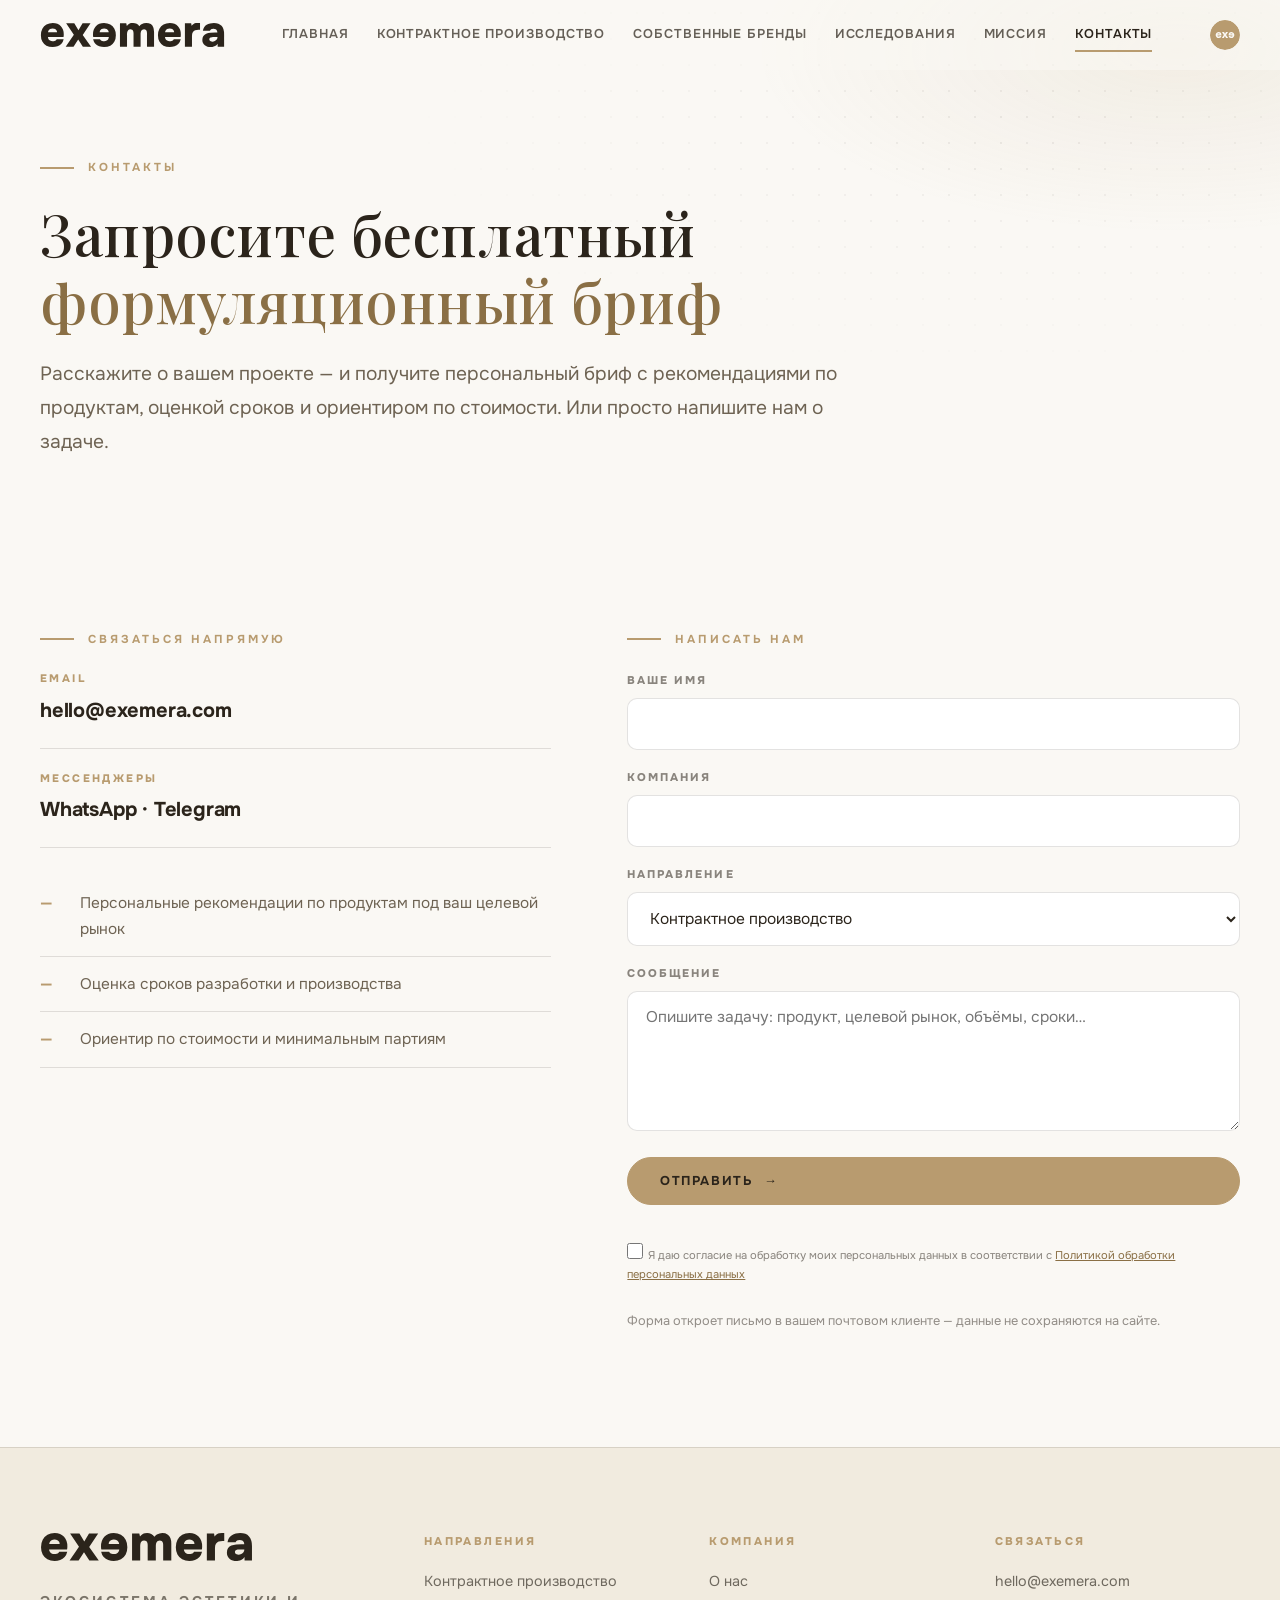
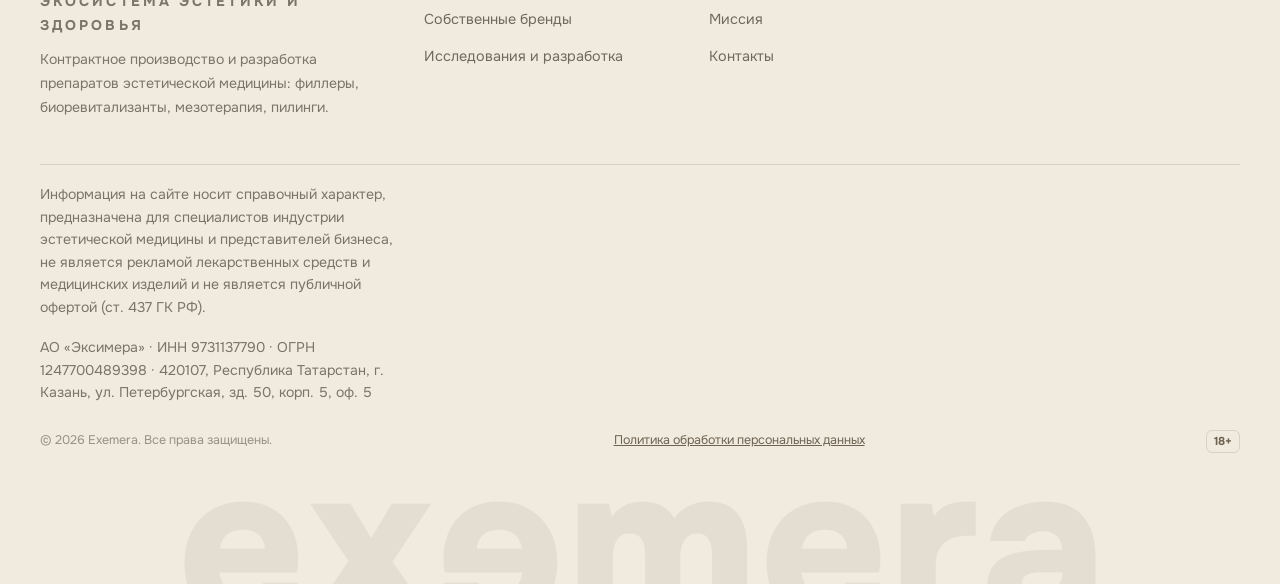
==== contacts.html @ e08fba70 "Версия в адресах CSS и JS: лечим смесь нового HTML со старым стилем GitHub Pages отдаёт всё с cache-" ====
<!DOCTYPE html>
<html lang="ru">
<head>
  <meta charset="UTF-8">
  <meta name="viewport" content="width=device-width, initial-scale=1.0">
  <title>Контакты — Exemera</title>
  <meta name="description" content="Свяжитесь с Exemera: контрактное производство, собственные бренды, исследования и разработка препаратов эстетической медицины.">
  <link rel="icon" href="assets/img/exemera-mark.svg" type="image/svg+xml">
  <meta http-equiv="Content-Security-Policy" content="default-src 'self'; script-src 'self'; style-src 'self' 'unsafe-inline'; img-src 'self' data:; font-src 'self'; media-src 'self'; connect-src 'self'; object-src 'none'; base-uri 'self'; form-action 'self' mailto:">
  <meta name="referrer" content="strict-origin-when-cross-origin">
  <link rel="canonical" href="https://exemera.com/contacts.html">
  <meta property="og:type" content="website">
  <meta property="og:site_name" content="Exemera">
  <meta property="og:locale" content="ru_RU">
  <meta property="og:title" content="Контакты — Exemera">
  <meta property="og:description" content="Запросите бесплатный формуляционный бриф: рекомендации по продуктам, сроки и ориентир по стоимости для вашего проекта.">
  <meta property="og:url" content="https://exemera.com/contacts.html">
  <meta property="og:image" content="https://exemera.com/assets/img/og-image.jpg">
  <meta property="og:image:width" content="1200">
  <meta property="og:image:height" content="630">
  <meta name="twitter:card" content="summary_large_image">
  <meta name="twitter:title" content="Контакты — Exemera">
  <meta name="twitter:description" content="Запросите бесплатный формуляционный бриф: рекомендации по продуктам, сроки и ориентир по стоимости для вашего проекта.">
  <meta name="twitter:image" content="https://exemera.com/assets/img/og-image.jpg">
  <link rel="preload" href="assets/fonts/onest-var-cyrillic.woff2" as="font" type="font/woff2" crossorigin>
  <link rel="preload" href="assets/fonts/onest-var-latin.woff2" as="font" type="font/woff2" crossorigin>
  <link rel="stylesheet" href="assets/fonts/fonts.css?v=e352fc31">
  <link rel="stylesheet" href="css/style.css?v=9179c3c0">
</head>
<body>

<header class="header">
  <div class="wrap header__in">
    <a class="logo" href="index.html"><img src="assets/img/exemera-logo.svg" alt="Exemera"></a>
    <nav class="nav">
      <a href="index.html">Главная</a>
      <a href="production.html">Контрактное производство</a>
      <a href="products.html">Собственные бренды</a>
      <a href="research.html">Исследования</a>
      <a href="mission.html">Миссия</a>
      <a href="contacts.html">Контакты</a>
    </nav>
    <a class="eco-link" href="index.html#eco" aria-label="Экосистема Exemera" title="Экосистема Exemera"><img src="assets/img/exemera-mark.svg" alt=""></a>
    <button class="burger" aria-label="Меню"><span></span><span></span><span></span></button>
  </div>
</header>

<section class="hero hero--page">
  <div class="wrap hero__in">
    <span class="eyebrow">Контакты</span>
    <h1>Запросите бесплатный <em>формуляционный бриф</em></h1>
    <p class="lead">Расскажите о вашем проекте — и получите персональный бриф с рекомендациями по продуктам, оценкой сроков и ориентиром по стоимости. Или просто напишите нам о задаче.</p>
  </div>
</section>

<section class="section">
  <div class="wrap contact-grid">
    <div class="reveal">
      <span class="eyebrow">Связаться напрямую</span>
      <!-- ЗАМЕНИТЬ: рабочие контакты компании -->
      <div class="contact-item">
        <span class="lbl">Email</span>
        <a href="mailto:hello@exemera.com">hello@exemera.com</a>
      </div>
      <!-- ЗАМЕНИТЬ: вернуть блок с актуальным номером телефона
      <div class="contact-item">
        <span class="lbl">Телефон</span>
        <a href="tel:+7...">+7 (...) ...</a>
      </div>
      -->
      <div class="contact-item">
        <span class="lbl">Мессенджеры</span>
        <span class="val">WhatsApp · Telegram</span>
      </div>
      <!-- ЗАМЕНИТЬ: вернуть блок, когда появится адрес офиса и производства
      <div class="contact-item">
        <span class="lbl">Офис и производство</span>
        <span class="val">Адрес будет указан здесь</span>
      </div>
      -->
      <ul class="detail-list" style="margin-top: 28px;">
        <li>Персональные рекомендации по продуктам под ваш целевой рынок</li>
        <li>Оценка сроков разработки и производства</li>
        <li>Ориентир по стоимости и минимальным партиям</li>
      </ul>
    </div>

    <div class="reveal" data-delay="1">
      <span class="eyebrow">Написать нам</span>
      <form class="form" id="contact-form" style="margin-top: 22px;">
        <div>
          <label for="f-name">Ваше имя</label>
          <input id="f-name" name="name" type="text" required autocomplete="name" maxlength="100">
        </div>
        <div>
          <label for="f-company">Компания</label>
          <input id="f-company" name="company" type="text" autocomplete="organization" maxlength="150">
        </div>
        <div>
          <label for="f-topic">Направление</label>
          <select id="f-topic" name="topic">
            <option>Контрактное производство</option>
            <option>Собственные бренды / дистрибуция</option>
            <option>Исследования и разработка</option>
            <option>Другое</option>
          </select>
        </div>
        <div>
          <label for="f-message">Сообщение</label>
          <textarea id="f-message" name="message" required maxlength="5000" placeholder="Опишите задачу: продукт, целевой рынок, объёмы, сроки…"></textarea>
        </div>
        <button class="btn btn--solid" type="submit">Отправить <span class="arr">→</span></button>
        <label class="consent">
          <input type="checkbox" name="consent" required>
          <span>Я даю согласие на обработку моих персональных данных в соответствии с <a href="privacy.html">Политикой обработки персональных данных</a></span>
        </label>
        <p class="form__note">Форма откроет письмо в вашем почтовом клиенте — данные не сохраняются на сайте.</p>
      </form>
    </div>
  </div>
</section>

<footer class="footer">
  <div class="wrap">
    <div class="footer__grid">
      <div>
        <a class="logo" href="index.html"><img src="assets/img/exemera-logo.svg" alt="Exemera"></a>
        <p class="footer__slogan">Экосистема эстетики и здоровья</p>
        <p>Контрактное производство и разработка препаратов эстетической медицины: филлеры, биоревитализанты, мезотерапия, пилинги.</p>
      </div>
      <div>
        <h4>Направления</h4>
        <ul>
          <li><a href="production.html">Контрактное производство</a></li>
          <li><a href="products.html">Собственные бренды</a></li>
          <li><a href="research.html">Исследования и разработка</a></li>
        </ul>
      </div>
      <div>
        <h4>Компания</h4>
        <ul>
          <li><a href="index.html">О нас</a></li>
          <li><a href="mission.html">Миссия</a></li>
          <li><a href="contacts.html">Контакты</a></li>
        </ul>
      </div>
      <div>
        <h4>Связаться</h4>
        <ul>
          <!-- ЗАМЕНИТЬ: рабочие контакты -->
          <li><a href="mailto:hello@exemera.com">hello@exemera.com</a></li>
        </ul>
      </div>
    </div>
    <p class="footer__legal">Информация на сайте носит справочный характер, предназначена для специалистов индустрии эстетической медицины и представителей бизнеса, не является рекламой лекарственных средств и медицинских изделий и не является публичной офертой (ст. 437 ГК РФ).</p>
    <p class="footer__legal">АО «Эксимера» · ИНН 9731137790 · ОГРН 1247700489398 · 420107, Республика Татарстан, г. Казань, ул. Петербургская, зд. 50, корп. 5, оф. 5</p>
    <div class="footer__bottom">
      <span>© <span data-year>2026</span> Exemera. Все права защищены.</span>
      <a href="privacy.html">Политика обработки персональных данных</a>
      <span class="age-badge">18+</span>
    </div>
    <div class="footer__watermark" aria-hidden="true"><img src="assets/img/exemera-logo.svg" alt="" loading="lazy"></div>
  </div>
</footer>

<script src="js/main.js?v=a50e9c19"></script>
</body>
</html>
---- assets/fonts/fonts.css ----
/* Playfair Display (заголовки) + Onest (текст) — самохостинг, без внешних запросов */
@font-face {
  font-family: 'Playfair Display';
  font-style: normal;
  font-weight: 400 900;
  font-display: swap;
  src: url('playfair-var-cyrillic.woff2') format('woff2');
  unicode-range: U+0301, U+0400-045F, U+0490-0491, U+04B0-04B1, U+2116;
}
@font-face {
  font-family: 'Playfair Display';
  font-style: normal;
  font-weight: 400 900;
  font-display: swap;
  src: url('playfair-var-latin.woff2') format('woff2');
  unicode-range: U+0000-00FF, U+0131, U+0152-0153, U+02BB-02BC, U+02C6, U+02DA, U+02DC, U+0304, U+0308, U+0329, U+2000-206F, U+20AC, U+2122, U+2191, U+2193, U+2212, U+2215, U+FEFF, U+FFFD;
}

@font-face {
  font-family: 'Unbounded';
  font-style: normal;
  font-weight: 100 900;
  font-display: swap;
  src: url('unbounded-var-cyrillic.woff2') format('woff2');
  unicode-range: U+0301, U+0400-045F, U+0490-0491, U+04B0-04B1, U+2116;
}
@font-face {
  font-family: 'Unbounded';
  font-style: normal;
  font-weight: 100 900;
  font-display: swap;
  src: url('unbounded-var-latin.woff2') format('woff2');
  unicode-range: U+0000-00FF, U+0131, U+0152-0153, U+02BB-02BC, U+02C6, U+02DA, U+02DC, U+0304, U+0308, U+0329, U+2000-206F, U+20AC, U+2122, U+2191, U+2193, U+2212, U+2215, U+FEFF, U+FFFD;
}
@font-face {
  font-family: 'Onest';
  font-style: normal;
  font-weight: 100 900;
  font-display: swap;
  src: url('onest-var-cyrillic.woff2') format('woff2');
  unicode-range: U+0301, U+0400-045F, U+0490-0491, U+04B0-04B1, U+2116;
}
@font-face {
  font-family: 'Onest';
  font-style: normal;
  font-weight: 100 900;
  font-display: swap;
  src: url('onest-var-latin.woff2') format('woff2');
  unicode-range: U+0000-00FF, U+0131, U+0152-0153, U+02BB-02BC, U+02C6, U+02DA, U+02DC, U+0304, U+0308, U+0329, U+2000-206F, U+20AC, U+2122, U+2191, U+2193, U+2212, U+2215, U+FEFF, U+FFFD;
}

/* JetBrains Mono — служебный моноширинный (брендбук v2.0) */
@font-face {
  font-family: 'JetBrains Mono';
  font-style: normal;
  font-weight: 400;
  font-display: swap;
  src: url('jetbrains-mono-cyrillic.woff2') format('woff2');
  unicode-range: U+0301, U+0400-045F, U+0490-0491, U+04B0-04B1, U+2116;
}
@font-face {
  font-family: 'JetBrains Mono';
  font-style: normal;
  font-weight: 400;
  font-display: swap;
  src: url('jetbrains-mono-latin.woff2') format('woff2');
  unicode-range: U+0000-00FF, U+0131, U+0152-0153, U+02BB-02BC, U+02C6, U+02DA, U+02DC, U+0304, U+0308, U+0329, U+2000-206F, U+20AC, U+2122, U+2191, U+2193, U+2212, U+2215, U+FEFF, U+FFFD;
}
---- css/style.css ----
/* ============================================================
   EXEMERA — дизайн-система сайта
   Тема «Gilded Ivory»: тёплые светлые фоны / тёплый графит /
   фирменный золотой акцент (#b89b6f — из айдентики exe). Шрифт: Onest (единая гарнитура, как в макетах Figma)
   ============================================================ */

:root {
  --ink: #2b241b;
  --ink-soft: #6e6353;
  --paper: #faf8f4;
  --paper-deep: #f1ebdf;
  --white: #ffffff;
  --accent: #b89b6f;
  --accent-deep: #8a6f45;
  --accent-faint: rgba(184, 155, 111, 0.12);
  --line: rgba(43, 36, 27, 0.13);
  --line-light: rgba(250, 248, 244, 0.18);

  --font-display: "Playfair Display", "Onest", Georgia, "Times New Roman", serif;
  --font-body: "Onest", -apple-system, "Segoe UI", "Helvetica Neue", Arial, sans-serif;

  --w-content: 1200px;
  --w-narrow: 820px;
  --r: 10px;

  --t: 0.4s cubic-bezier(0.22, 0.61, 0.36, 1);
}

* { margin: 0; padding: 0; box-sizing: border-box; }

html { scroll-behavior: smooth; }

body {
  font-family: var(--font-body);
  font-size: 16px;
  line-height: 1.7;
  color: var(--ink);
  background: var(--paper);
  -webkit-font-smoothing: antialiased;
  overflow-x: clip; /* страховка от микропереливов на узких экранах */
}

img, video { max-width: 100%; display: block; }

a { color: inherit; text-decoration: none; }

::selection { background: var(--accent); color: var(--white); }

/* ---------- типографика ---------- */

h1, h2, .display {
  font-family: var(--font-display);
  font-weight: 500;
  line-height: 1.16;
  letter-spacing: 0.01em;
  text-wrap: balance;
}

h1 { font-size: clamp(2rem, 4.8vw, 3.6rem); }
h2 { font-size: clamp(1.5rem, 3vw, 2.3rem); }
h3 {
  font-family: var(--font-body);
  font-weight: 800;
  line-height: 1.25;
  letter-spacing: -0.01em;
  font-size: clamp(1.2rem, 1.9vw, 1.42rem);
}

h1 em, h2 em {
  font-style: normal;
  background: linear-gradient(100deg, var(--accent-deep), #c8ab7d 40%, var(--accent-deep) 80%);
  background-size: 200% 100%;
  -webkit-background-clip: text;
  background-clip: text;
  color: transparent;
  animation: shimmer 6s ease-in-out infinite;
}
@keyframes shimmer {
  0%, 100% { background-position: 0% 0; }
  50% { background-position: 100% 0; }
}

.eyebrow {
  display: inline-flex;
  align-items: center;
  gap: 14px;
  font-size: 0.72rem;
  font-weight: 700;
  letter-spacing: 0.26em;
  text-transform: uppercase;
  color: var(--accent);
}
.eyebrow::before {
  content: "";
  width: 34px;
  height: 2px;
  background: var(--accent);
}

.lead {
  font-size: clamp(1.02rem, 1.5vw, 1.2rem);
  line-height: 1.75;
  color: var(--ink-soft);
  max-width: 44em;
}

.muted { color: rgba(43, 36, 27, 0.6); }

/* ---------- каркас ---------- */

.wrap {
  width: min(var(--w-content), calc(100% - 48px));
  margin-inline: auto;
}
.wrap--narrow { width: min(var(--w-narrow), calc(100% - 48px)); }

.section { padding: clamp(68px, 9vw, 118px) 0; }
.section--tight { padding: clamp(44px, 6vw, 72px) 0; }
.section--dark {
  background: var(--ink);
  color: var(--paper);
}
.section--dark .muted { color: rgba(250, 248, 244, 0.6); }
.section--dark .lead { color: rgba(250, 248, 244, 0.8); }
.section--deep { background: var(--paper-deep); }
.section--white { background: var(--white); }

.section-head {
  max-width: 740px;
  margin-bottom: clamp(38px, 5.5vw, 64px);
}
.section-head .eyebrow { margin-bottom: 16px; }
.section-head p { margin-top: 16px; }

/* ---------- шапка ---------- */

.header {
  position: fixed;
  inset: 0 0 auto 0;
  z-index: 100;
  background: rgba(250, 248, 244, 0.6);
  transition: background var(--t), box-shadow var(--t);
}
.header.is-solid {
  background: rgba(250, 248, 244, 0.94);
  -webkit-backdrop-filter: blur(14px);
  backdrop-filter: blur(14px);
  box-shadow: 0 1px 0 var(--line);
}

.header__in {
  display: flex;
  align-items: center;
  justify-content: space-between;
  gap: 32px;
  padding: 18px 0;
}

.logo { display: inline-flex; align-items: center; position: relative; z-index: 120; }
.logo img { height: 26px; width: auto; }
.footer .logo img { height: 30px; }

.nav {
  display: flex;
  align-items: center;
  gap: clamp(16px, 2.2vw, 30px);
}
.nav a {
  font-size: 0.8rem;
  font-weight: 600;
  letter-spacing: 0.07em;
  text-transform: uppercase;
  color: rgba(43, 36, 27, 0.72);
  transition: color var(--t);
  padding: 6px 0;
  position: relative;
}
.nav a::after {
  content: "";
  position: absolute;
  left: 0; bottom: 0;
  width: 100%; height: 2px;
  background: var(--accent);
  transform: scaleX(0);
  transform-origin: left;
  transition: transform var(--t);
}
.nav a:hover, .nav a.is-active { color: var(--ink); }
.nav a:hover::after, .nav a.is-active::after { transform: scaleX(1); }

.burger {
  display: none;
  background: none;
  border: 0;
  cursor: pointer;
  width: 40px; height: 40px;
  position: relative;
  z-index: 120;
  color: var(--ink);
}
.burger span {
  position: absolute;
  left: 8px; right: 8px;
  height: 2px;
  background: currentColor;
  transition: transform var(--t), opacity var(--t);
}
.burger span:nth-child(1) { top: 13px; }
.burger span:nth-child(2) { top: 19px; }
.burger span:nth-child(3) { top: 25px; }
body.menu-open .burger { color: var(--paper); }
body.menu-open .burger span:nth-child(1) { transform: translateY(6px) rotate(45deg); }
body.menu-open .burger span:nth-child(2) { opacity: 0; }
body.menu-open .burger span:nth-child(3) { transform: translateY(-6px) rotate(-45deg); }

/* ---------- кнопки ---------- */

.btn {
  display: inline-flex;
  align-items: center;
  gap: 12px;
  padding: 15px 32px;
  font-family: var(--font-body);
  font-size: 0.8rem;
  font-weight: 700;
  letter-spacing: 0.12em;
  text-transform: uppercase;
  border: 1px solid var(--ink);
  border-radius: 999px;
  color: var(--ink);
  background: transparent;
  cursor: pointer;
  transition: background var(--t), color var(--t), border-color var(--t), transform var(--t);
}
.btn:hover { background: var(--ink); color: var(--paper); }

.btn--solid {
  /* по брендбуку v2.0: текст кнопки — графит на золоте (контраст 5.8:1) */
  background: var(--accent);
  border-color: var(--accent);
  color: var(--ink);
  position: relative;
  overflow: hidden;
}
.btn--solid:hover { background: var(--accent-deep); border-color: var(--accent-deep); color: var(--paper); }
/* shimmer-блик, пробегающий по кнопке (стиль 21st.dev) */
.btn--solid::before {
  content: "";
  position: absolute;
  top: 0; bottom: 0;
  left: -70%;
  width: 45%;
  background: linear-gradient(100deg, transparent, rgba(255, 255, 255, 0.45), transparent);
  transform: skewX(-20deg);
  transition: left 0.7s ease;
}
.btn--solid:hover::before { left: 130%; }
.btn--solid > * { position: relative; }

.btn--gold { border-color: var(--accent); color: var(--accent); }
.btn--gold:hover { background: var(--accent); border-color: var(--accent); color: var(--ink); }

.btn--light { border-color: rgba(250, 248, 244, 0.5); color: var(--paper); }
.btn--light:hover { background: var(--paper); color: var(--ink); border-color: var(--paper); }

.btn .arr { transition: transform var(--t); }
.btn:hover .arr { transform: translateX(4px); }

/* ---------- hero главной: сплит с фото ---------- */

.hero {
  position: relative;
  padding: 150px 0 clamp(56px, 7vw, 96px);
  background:
    radial-gradient(ellipse 60% 50% at 90% 0%, var(--accent-faint), transparent 60%),
    var(--paper);
  overflow: hidden;
}
/* точечный паттерн (стиль 21st.dev) — деликатная текстура за контентом */
.hero::after {
  content: "";
  position: absolute;
  inset: 0;
  background-image: radial-gradient(circle, rgba(43, 36, 27, 0.14) 1px, transparent 1.5px);
  background-size: 26px 26px;
  mask-image: radial-gradient(ellipse 65% 70% at 78% 25%, #000, transparent 72%);
  -webkit-mask-image: radial-gradient(ellipse 65% 70% at 78% 25%, #000, transparent 72%);
  pointer-events: none;
}
.hero__in { position: relative; z-index: 1; }

/* --- видеофон первого экрана (вариант A) --- */
.hero__bg-video { position: absolute; inset: 0; width: 100%; height: 100%; object-fit: cover; }
/* Вуаль поверх кадра: слева плотная — под текст, справа открывает картинку.
   Пересобрана под тёплую палитру Gilded Ivory; в июльской версии была
   холодная (247,250,253) — сайт тогда был в другой гамме. */
.hero__veil {
  position: absolute;
  inset: 0;
  background:
    linear-gradient(90deg,
      rgba(250, 248, 244, 0.94) 0%,
      rgba(250, 248, 244, 0.86) 36%,
      rgba(250, 248, 244, 0.5) 62%,
      rgba(250, 248, 244, 0.16) 100%),
    linear-gradient(0deg, rgba(250, 248, 244, 0.92), transparent 26%);
}
/* Одна колонка вместо двух. Ширину ограничиваем у внутреннего блока, а не
   у .wrap — иначе текст прилипает к краю окна и уезжает из сетки с шапкой. */
.hero--video .hero__in { display: block; }
.hero--video .hero__in > div { max-width: 660px; }
/* полоса доверия лежит поверх кадра — стекло, чтобы читалась на любом кадре */
.hero--video .hero__chips .chip {
  background: rgba(255, 255, 255, 0.72);
  -webkit-backdrop-filter: blur(10px);
  backdrop-filter: blur(10px);
}
/* видео в блоках вместо фотографии — те же правила, что у картинки */
.media__video { width: 100%; height: 100%; object-fit: cover; display: block; }

@media (max-width: 860px) {
  /* на узком экране текст ложится поверх кадра сверху вниз, а не слева направо */
  .hero--video .hero__veil {
    background:
      linear-gradient(180deg,
        rgba(250, 248, 244, 0.96) 0%,
        rgba(250, 248, 244, 0.88) 55%,
        rgba(250, 248, 244, 0.5) 100%);
  }
  .hero--video .hero__in > div { max-width: none; }
}

.hero__in {
  display: grid;
  grid-template-columns: 1.05fr 0.95fr;
  gap: clamp(36px, 5vw, 72px);
  align-items: center;
}
.hero .eyebrow { margin-bottom: 22px; }
.hero .lead { margin-top: 24px; }
.hero__cta {
  display: flex;
  flex-wrap: wrap;
  gap: 16px;
  margin-top: 38px;
}

.hero__img {
  position: relative;
  border-radius: var(--r);
  overflow: hidden;
  box-shadow: 0 32px 64px -32px rgba(43, 36, 27, 0.35);
  aspect-ratio: 4 / 3.4;
}
.hero__img img { width: 100%; height: 100%; object-fit: cover; }

.hero__chips {
  display: flex;
  flex-wrap: wrap;
  gap: 12px;
  margin-top: 40px;
}
.chip {
  display: inline-flex;
  flex-direction: column;
  gap: 2px;
  padding: 12px 20px;
  background: var(--white);
  border: 1px solid var(--line);
  border-radius: var(--r);
}
.chip b { font-size: 0.95rem; font-weight: 800; color: var(--ink); }
.chip span { font-size: 0.72rem; letter-spacing: 0.06em; text-transform: uppercase; color: rgba(44,36,32,0.55); }

/* hero подстраниц */
.hero--page {
  padding: 150px 0 clamp(48px, 6vw, 80px);
  background:
    radial-gradient(ellipse 55% 60% at 92% 10%, var(--accent-faint), transparent 60%),
    var(--paper);
}
.hero--page .hero__in { display: block; }
.hero--page h1 { max-width: 16em; }

/* ---------- сетки и карточки ---------- */

.grid { display: grid; gap: 24px; }
.grid--2 { grid-template-columns: repeat(2, 1fr); }
.grid--3 { grid-template-columns: repeat(3, 1fr); }
.grid--4 { grid-template-columns: repeat(4, 1fr); }

/* грид-дети не должны распирать колонку своим содержимым */
.grid > *, .split > *, .hero__in > *, .contact-grid > *, .steps > * { min-width: 0; }

.card {
  background: var(--white);
  border: 1px solid var(--line);
  border-radius: var(--r);
  padding: clamp(26px, 3vw, 40px);
  display: flex;
  flex-direction: column;
  gap: 14px;
  transition: transform var(--t), box-shadow var(--t), border-color var(--t);
  position: relative;
  overflow: hidden;
}
/* spotlight: подсветка следует за курсором (стиль 21st.dev) */
.card::after {
  content: "";
  position: absolute;
  inset: 0;
  opacity: 0;
  background: radial-gradient(300px circle at var(--mx, 50%) var(--my, 50%), rgba(184, 155, 111, 0.12), transparent 65%);
  transition: opacity 0.45s ease;
  pointer-events: none;
}
.card:hover::after { opacity: 1; }
.card > * { position: relative; z-index: 1; }
.card:hover {
  transform: translateY(-6px);
  box-shadow: 0 24px 48px -26px rgba(43, 36, 27, 0.28);
  border-color: rgba(184, 155, 111, 0.45);
}
.card h3 { margin-top: 2px; }
.card p { color: var(--ink-soft); font-size: 0.95rem; }
.card .num {
  font-size: 0.78rem;
  font-weight: 800;
  letter-spacing: 0.14em;
  color: var(--accent);
}
.card__link {
  margin-top: auto;
  padding-top: 12px;
  font-size: 0.76rem;
  font-weight: 800;
  letter-spacing: 0.12em;
  text-transform: uppercase;
  color: var(--accent);
  display: inline-flex;
  align-items: center;
  gap: 10px;
}
.card__link .arr { transition: transform var(--t); }
.card:hover .card__link .arr { transform: translateX(5px); }

.dir-card { min-height: 320px; }
.dir-card .tags { display: flex; flex-wrap: wrap; gap: 8px; }

.tag {
  font-size: 0.72rem;
  font-weight: 600;
  letter-spacing: 0.04em;
  padding: 6px 14px;
  border: 1px solid var(--line);
  border-radius: 999px;
  color: rgba(43, 36, 27, 0.66);
  background: var(--paper);
  white-space: nowrap;
}
.section--dark .tag { border-color: var(--line-light); color: rgba(247,243,236,0.72); background: transparent; }

/* ---------- фото/видео и заглушки ---------- */

.media {
  position: relative;
  border-radius: var(--r);
  overflow: hidden;
  background: var(--paper-deep);
  aspect-ratio: 4 / 3;
}
.media--wide { aspect-ratio: 16 / 9; }
.media--tall { aspect-ratio: 3 / 4; }

/* --- фото внутри блоков: баннер под заголовком и пара вертикальных кадров --- */
.section-photo { margin: 0 0 clamp(32px, 4.5vw, 52px); }
.section-photo.media--banner { aspect-ratio: 21 / 9; }
.photo-duo {
  display: grid; grid-template-columns: 1fr 1fr; gap: 20px;
  margin: 0 0 clamp(32px, 4.5vw, 52px);
}
.photo-duo .media { aspect-ratio: 3 / 4; }
@media (max-width: 760px) {
  .section-photo.media--banner { aspect-ratio: 4 / 3; }
  .photo-duo { gap: 12px; }
}
.media img, .media video {
  width: 100%; height: 100%;
  object-fit: cover;
  transition: transform 0.8s ease;
}
.media:hover img { transform: scale(1.04); }

.media__ph {
  position: absolute;
  inset: 0;
  display: none;
  flex-direction: column;
  align-items: center;
  justify-content: center;
  gap: 14px;
  text-align: center;
  padding: 24px;
  background:
    radial-gradient(ellipse 70% 60% at 30% 20%, rgba(184, 155, 111, 0.16), transparent 65%),
    linear-gradient(160deg, #f1ebdf, #ece2cf);
}
.media.is-empty .media__ph { display: flex; }
.media.is-empty img, .media.is-empty video { display: none; }
.media__ph svg { width: 44px; height: 44px; stroke: var(--accent); opacity: 0.9; }
.media__ph span {
  font-size: 0.72rem;
  font-weight: 700;
  letter-spacing: 0.2em;
  text-transform: uppercase;
  color: rgba(43, 36, 27, 0.5);
}

.media figcaption {
  position: absolute;
  left: 0; right: 0; bottom: 0;
  padding: 40px 22px 16px;
  font-size: 0.78rem;
  letter-spacing: 0.06em;
  color: rgba(255, 255, 255, 0.9);
  background: linear-gradient(transparent, rgba(28, 23, 16, 0.72));
  opacity: 0;
  transition: opacity var(--t);
}
.media:hover figcaption { opacity: 1; }
.media.is-empty figcaption { display: none; }

.gallery {
  display: grid;
  grid-template-columns: repeat(4, 1fr);
  gap: 18px;
}
.gallery .media { aspect-ratio: 3 / 4; }

/* ---------- шаги процесса ---------- */

.steps {
  counter-reset: step;
  display: grid;
  grid-template-columns: repeat(3, 1fr);
  gap: 36px 30px;
}
.step {
  counter-increment: step;
  position: relative;
  padding-top: 18px;
  border-top: 2px solid var(--line);
}
.section--dark .step { border-top-color: var(--line-light); }
.step::before {
  content: "0" counter(step);
  font-family: var(--font-display);
  font-size: 1.55rem;
  font-weight: 500;
  color: var(--accent);
  line-height: 1;
  display: block;
  margin-bottom: 12px;
}
.step h3 { font-size: 1.15rem; margin-bottom: 8px; }
.step p { font-size: 0.92rem; color: var(--ink-soft); }
.section--dark .step p { color: rgba(250, 248, 244, 0.65); }

/* ---------- полоса фактов ---------- */

.facts {
  display: grid;
  grid-template-columns: repeat(4, 1fr);
  background: var(--white);
  border: 1px solid var(--line);
  border-radius: var(--r);
  overflow: hidden;
}
.fact {
  padding: clamp(26px, 3.2vw, 46px) 24px;
  text-align: center;
}
.fact + .fact { border-left: 1px solid var(--line); }
.fact b {
  display: block;
  font-family: var(--font-display);
  font-size: clamp(1.25rem, 2.2vw, 1.9rem);
  font-weight: 600;
  color: var(--accent);
  margin-bottom: 8px;
  font-variant-numeric: tabular-nums;
}
.fact span {
  font-size: 0.76rem;
  font-weight: 600;
  letter-spacing: 0.08em;
  text-transform: uppercase;
  color: rgba(43, 36, 27, 0.55);
}

/* ---------- сплит-блок ---------- */

.split {
  display: grid;
  grid-template-columns: 1fr 1fr;
  gap: clamp(36px, 6vw, 90px);
  align-items: center;
}
.split .eyebrow { margin-bottom: 16px; }
.split h2 { margin-bottom: 18px; }
.split p + p { margin-top: 14px; }
.split p { color: var(--ink-soft); }

/* ---------- списки-детали ---------- */

.detail-list { list-style: none; display: grid; }
.detail-list li {
  display: grid;
  grid-template-columns: 26px 1fr;
  gap: 14px;
  padding: 14px 0;
  border-bottom: 1px solid var(--line);
  font-size: 0.96rem;
  color: var(--ink-soft);
}
.detail-list li::before {
  content: "—";
  color: var(--accent);
  font-weight: 700;
}
.section--dark .detail-list li { border-bottom-color: var(--line-light); color: rgba(247,243,236,0.75); }

/* ---------- сертификаты ---------- */

.cert-grid { display: grid; grid-template-columns: repeat(3, 1fr); gap: 24px; }
.cert {
  background: var(--white);
  border: 1px solid var(--line);
  border-radius: var(--r);
  padding: clamp(26px, 3vw, 38px);
  text-align: center;
}
.cert b {
  display: block;
  font-family: var(--font-display);
  font-size: 1.1rem;
  font-weight: 600;
  margin-bottom: 8px;
}
.cert b::before {
  content: "";
  display: block;
  width: 40px; height: 3px;
  background: var(--accent);
  margin: 0 auto 16px;
  border-radius: 2px;
}
.cert p { font-size: 0.88rem; color: var(--ink-soft); }

/* ---------- логотипы (поставщики / выставки) ---------- */

.logo-strip {
  display: flex;
  flex-wrap: wrap;
  align-items: center;
  justify-content: center;
  gap: clamp(28px, 5vw, 64px);
}
.logo-strip img {
  height: 44px;
  width: auto;
  max-width: 150px;
  object-fit: contain;
  filter: grayscale(1);
  opacity: 0.6;
  transition: filter var(--t), opacity var(--t);
}
.logo-strip img:hover { filter: none; opacity: 1; }

.expo-grid {
  display: grid;
  grid-template-columns: repeat(4, 1fr);
  gap: 20px;
}
.expo {
  background: var(--white);
  border: 1px solid var(--line);
  border-radius: var(--r);
  padding: 26px 20px 20px;
  text-align: center;
  transition: transform var(--t), box-shadow var(--t);
}
.expo:hover { transform: translateY(-4px); box-shadow: 0 18px 36px -20px rgba(44,36,32,0.25); }
.expo img {
  height: 52px;
  width: auto;
  max-width: 82%;
  object-fit: contain;
  margin: 0 auto 14px;
}
.expo b { display: block; font-size: 0.92rem; font-weight: 700; }
.expo span { font-size: 0.74rem; letter-spacing: 0.08em; text-transform: uppercase; color: rgba(44,36,32,0.5); }

/* ---------- таблица (мезококтейли) ---------- */

.table-scroll { overflow-x: auto; border: 1px solid var(--line); border-radius: var(--r); background: var(--white); }
.table {
  width: 100%;
  border-collapse: collapse;
  font-size: 0.92rem;
  min-width: 560px;
}
.table th {
  text-align: left;
  font-size: 0.72rem;
  font-weight: 800;
  letter-spacing: 0.14em;
  text-transform: uppercase;
  color: var(--accent);
  padding: 16px 20px;
  border-bottom: 2px solid var(--line);
  background: var(--paper);
}
.table td {
  padding: 14px 20px;
  border-bottom: 1px solid var(--line);
  color: var(--ink-soft);
}
.table td:first-child { color: var(--ink); font-weight: 600; }
.table tr:last-child td { border-bottom: 0; }

/* ---------- видео ---------- */

.video-frame {
  border-radius: var(--r);
  overflow: hidden;
  box-shadow: 0 32px 64px -32px rgba(0, 0, 0, 0.5);
}
.video-frame video { width: 100%; display: block; }

/* ---------- CTA-блок: светлый, с вращающейся градиентной рамкой ---------- */

@property --angle {
  syntax: "<angle>";
  initial-value: 0deg;
  inherits: false;
}

.cta {
  background: var(--white);
  color: var(--ink);
  border-radius: calc(var(--r) + 6px);
  padding: clamp(46px, 7vw, 90px) clamp(28px, 6vw, 96px);
  position: relative;
  isolation: isolate; /* ::before с z-index:-1 остаётся рамкой, не заливает фон */
  text-align: center;
  box-shadow: 0 24px 60px -32px rgba(184, 155, 111, 0.35);
}
/* анимированная кромка (стиль 21st.dev gradient border):
   градиент виден только в 2px-кольце за счёт mask-composite */
.cta::before {
  content: "";
  position: absolute;
  inset: 0;
  border-radius: inherit;
  padding: 2px;
  background: conic-gradient(from var(--angle),
    rgba(184, 155, 111, 0.15) 0%,
    rgba(184, 155, 111, 0.15) 55%,
    #d6c3a1 70%,
    var(--accent) 78%,
    #d6c3a1 86%,
    rgba(184, 155, 111, 0.15) 100%);
  -webkit-mask: linear-gradient(#000 0 0) content-box, linear-gradient(#000 0 0);
  -webkit-mask-composite: xor;
  mask: linear-gradient(#000 0 0) content-box, linear-gradient(#000 0 0);
  mask-composite: exclude;
  pointer-events: none;
  animation: spin-border 6s linear infinite;
}
@keyframes spin-border {
  to { --angle: 360deg; }
}
.cta > * { position: relative; }
.cta h2 { max-width: 20em; margin-inline: auto; }
.cta p { max-width: 42em; margin: 16px auto 0; color: var(--ink-soft); }
.cta .btn { margin-top: 34px; }

/* ---------- coming soon (собственные бренды) ---------- */

.soon-card {
  position: relative;
  background: var(--white);
  border: 1px solid var(--line);
  border-radius: var(--r);
  padding: clamp(30px, 4vw, 52px);
  overflow: hidden;
}
.soon-card::after {
  content: "";
  position: absolute;
  top: -60px; right: -60px;
  width: 200px; height: 200px;
  border-radius: 50%;
  background: var(--accent-faint);
}
.soon-card .badge {
  display: inline-block;
  font-size: 0.68rem;
  font-weight: 800;
  letter-spacing: 0.22em;
  text-transform: uppercase;
  color: var(--accent);
  border: 1px solid rgba(184, 155, 111, 0.5);
  border-radius: 999px;
  padding: 7px 16px;
  margin-bottom: 20px;
}
.soon-card h3 { font-size: clamp(1.5rem, 2.4vw, 2rem); margin-bottom: 12px; }
.soon-card p { color: var(--ink-soft); max-width: 36em; }

/* ---------- контакты ---------- */

.contact-grid {
  display: grid;
  grid-template-columns: 1fr 1.2fr;
  gap: clamp(40px, 6vw, 90px);
}
.contact-item { padding: 20px 0; border-bottom: 1px solid var(--line); }
.contact-item .lbl {
  font-size: 0.68rem;
  font-weight: 800;
  letter-spacing: 0.22em;
  text-transform: uppercase;
  color: var(--accent);
  display: block;
  margin-bottom: 6px;
}
.contact-item a, .contact-item span.val {
  font-size: 1.25rem;
  font-weight: 700;
  letter-spacing: -0.01em;
}
.contact-item a:hover { color: var(--accent); }

.form { display: grid; gap: 18px; }
.form label {
  display: block;
  font-size: 0.7rem;
  font-weight: 800;
  letter-spacing: 0.18em;
  text-transform: uppercase;
  color: rgba(43, 36, 27, 0.55);
  margin-bottom: 8px;
}
.form input, .form textarea, .form select {
  width: 100%;
  padding: 15px 18px;
  font-family: var(--font-body);
  font-size: 0.97rem;
  color: var(--ink);
  background: var(--white);
  border: 1px solid var(--line);
  border-radius: var(--r);
  transition: border-color var(--t);
}
.form input:focus, .form textarea:focus, .form select:focus {
  outline: none;
  border-color: var(--accent);
}
.form textarea { min-height: 140px; resize: vertical; }
.form__note { font-size: 0.8rem; color: rgba(43, 36, 27, 0.5); }

/* ---------- футер ---------- */

.footer {
  background: var(--paper-deep);
  color: var(--ink);
  border-top: 1px solid var(--line);
  padding: clamp(52px, 7vw, 84px) 0 34px;
}
.footer__grid {
  display: grid;
  grid-template-columns: 1.4fr 1fr 1fr 1fr;
  gap: 40px;
  padding-bottom: 44px;
  border-bottom: 1px solid var(--line);
}
.footer .logo { margin-bottom: 16px; }
.footer p { font-size: 0.88rem; color: rgba(43, 36, 27, 0.6); max-width: 26em; }
.footer h4 {
  font-size: 0.7rem;
  font-weight: 800;
  letter-spacing: 0.22em;
  text-transform: uppercase;
  color: var(--accent);
  margin-bottom: 16px;
}
.footer ul { list-style: none; display: grid; gap: 10px; }
.footer ul a {
  font-size: 0.9rem;
  color: rgba(43, 36, 27, 0.66);
  transition: color var(--t);
}
.footer ul a:hover { color: var(--accent-deep); }
.footer__bottom {
  display: flex;
  flex-wrap: wrap;
  justify-content: space-between;
  gap: 12px;
  padding-top: 26px;
  font-size: 0.78rem;
  color: rgba(43, 36, 27, 0.45);
}

/* ---------- reveal-анимации ---------- */

.reveal {
  opacity: 0;
  transform: translateY(30px) scale(0.985);
  filter: blur(6px);
  transition: opacity 0.85s ease, transform 0.85s cubic-bezier(0.22, 0.61, 0.36, 1), filter 0.85s ease;
}
.reveal.is-in { opacity: 1; transform: none; filter: none; }
.reveal[data-delay="1"] { transition-delay: 0.1s; }
.reveal[data-delay="2"] { transition-delay: 0.2s; }
.reveal[data-delay="3"] { transition-delay: 0.3s; }

/* ---------- входная анимация hero ---------- */

@keyframes rise-in {
  from { opacity: 0; transform: translateY(28px); filter: blur(6px); }
  to { opacity: 1; transform: none; filter: none; }
}
@keyframes img-in {
  from { opacity: 0; transform: translateY(20px) scale(1.04); clip-path: inset(8% 8% 8% 8% round 10px); }
  to { opacity: 1; transform: none; clip-path: inset(0 0 0 0 round 10px); }
}
.hero .eyebrow, .hero h1, .hero .lead, .hero__cta, .hero__chips {
  animation: rise-in 0.9s cubic-bezier(0.22, 0.61, 0.36, 1) both;
}
.hero .eyebrow { animation-delay: 0.05s; }
.hero h1 { animation-delay: 0.15s; }
.hero .lead { animation-delay: 0.28s; }
.hero__cta { animation-delay: 0.4s; }
.hero__chips { animation-delay: 0.52s; }
.hero__img {
  animation: img-in 1.1s cubic-bezier(0.22, 0.61, 0.36, 1) 0.3s both;
}
.hero__img img { will-change: transform; }

@keyframes marquee {
  from { transform: translateX(0); }
  to { transform: translateX(-50%); }
}

/* ---------- бесконечная лента логотипов ---------- */

.logo-marquee {
  overflow: hidden;
  position: relative;
  mask-image: linear-gradient(90deg, transparent, #000 8%, #000 92%, transparent);
  -webkit-mask-image: linear-gradient(90deg, transparent, #000 8%, #000 92%, transparent);
}
.logo-marquee .logo-strip {
  display: inline-flex;
  flex-wrap: nowrap;
  justify-content: flex-start;
  gap: clamp(48px, 6vw, 88px);
  padding-right: clamp(48px, 6vw, 88px);
  animation: marquee 32s linear infinite;
}
.logo-marquee:hover .logo-strip { animation-play-state: paused; }
.logo-marquee .logo-strip img { flex-shrink: 0; }

@media (prefers-reduced-motion: reduce) {
  .reveal { opacity: 1; transform: none; filter: none; transition: none; }
  .hero .eyebrow, .hero h1, .hero .lead, .hero__cta, .hero__chips, .hero__img { animation: none; }
  .logo-marquee .logo-strip { animation: none; }
  h1 em, h2 em { animation: none; }
  .cta::before { animation: none; }
  .btn--solid::before { display: none; }
  html { scroll-behavior: auto; }
}

/* ---------- адаптив ---------- */

@media (max-width: 1024px) {
  .grid--4 { grid-template-columns: repeat(2, 1fr); }
  .facts { grid-template-columns: repeat(2, 1fr); }
  .fact:nth-child(odd) { border-left: 0; }
  .fact:nth-child(n+3) { border-top: 1px solid var(--line); }
  .steps { grid-template-columns: repeat(2, 1fr); }
  .expo-grid { grid-template-columns: repeat(2, 1fr); }
  .cert-grid { grid-template-columns: 1fr; }
}

@media (max-width: 1200px) {
  /* ниже 1200px пункты меню (с эмблемой экосистемы) не помещаются — бургер */
  .nav {
    position: fixed;
    inset: 0;
    z-index: 110;
    flex-direction: column;
    justify-content: center;
    gap: 28px;
    background: #201b14;
    opacity: 0;
    pointer-events: none;
    transition: opacity var(--t);
  }
  .nav a { font-size: 1.05rem; color: rgba(250, 248, 244, 0.85); }
  .nav a:hover, .nav a.is-active { color: var(--paper); }
  body.menu-open .nav { opacity: 1; pointer-events: auto; }
  body.menu-open { overflow: hidden; }
  body.menu-open .header {
    background: transparent;
    box-shadow: none;
    /* критично: backdrop-filter делает шапку containing block для
       fixed-меню — на iOS меню сжималось до полоски шапки */
    -webkit-backdrop-filter: none;
    backdrop-filter: none;
  }
  .burger { display: block; }
}

@media (max-width: 860px) {
  .hero__in { grid-template-columns: 1fr; }
  .grid--2, .grid--3 { grid-template-columns: 1fr; }
  .split { grid-template-columns: 1fr; }
  .contact-grid { grid-template-columns: 1fr; }
  .footer__grid { grid-template-columns: 1fr 1fr; }
  .gallery { grid-template-columns: 1fr 1fr; }
}

@media (max-width: 560px) {
  .steps { grid-template-columns: 1fr; }
  .facts { grid-template-columns: 1fr; }
  .fact + .fact { border-left: 0; border-top: 1px solid var(--line); }
  .gallery { grid-template-columns: 1fr; }
  .gallery .media:nth-child(1) { grid-column: span 1; }
  .footer__grid { grid-template-columns: 1fr; }
  .expo-grid { grid-template-columns: 1fr; }
  .hero__cta .btn { width: 100%; justify-content: center; }
}


/* ============================================================
   Полировка по скиллам: taste-skill (анти-слоп) + emil-design-eng
   (быстрая моторика). Оверрайды ниже сознательно перекрывают базу.
   ============================================================ */

/* шиммер-градиент в заголовках — вечный декоративный цикл, убран */
h1 em, h2 em {
  animation: none;
  background: none;
  -webkit-background-clip: initial;
  background-clip: initial;
  color: var(--accent-deep);
  -webkit-text-fill-color: var(--accent-deep);
}

/* dot-паттерн приглушён: текстура фона не должна спорить с фото */
.hero::after { opacity: 0.5; }

/* полоса доверия под hero */
.hero { padding-bottom: clamp(32px, 4vw, 48px); }

:root {
  /* сильные кастомные кривые вместо встроенных CSS-изингов */
  --ease-out-strong: cubic-bezier(0.23, 1, 0.32, 1);
  --ease-in-out-strong: cubic-bezier(0.77, 0, 0.175, 1);
  /* перелёт за цель и мягкий возврат — отскок кнопок */
  --ease-back: cubic-bezier(0.34, 1.56, 0.64, 1);
}

/* --- reveal: короткая дистанция, быстрый вход, без blur и scale --- */
.reveal {
  transform: translateY(10px);
  filter: none;
  transition: opacity 0.35s var(--ease-out-strong), transform 0.35s var(--ease-out-strong);
}
.reveal[data-delay="1"] { transition-delay: 0.05s; }
.reveal[data-delay="2"] { transition-delay: 0.1s; }
.reveal[data-delay="3"] { transition-delay: 0.15s; }

/* --- входная анимация hero: каскад 60ms, вход 450ms --- */
.hero .eyebrow, .hero h1, .hero .lead, .hero__cta, .hero__chips {
  animation-duration: 0.45s;
  animation-timing-function: var(--ease-out-strong);
}
.hero .eyebrow { animation-delay: 0s; }
.hero h1 { animation-delay: 0.06s; }
.hero .lead { animation-delay: 0.12s; }
.hero__cta { animation-delay: 0.18s; }
.hero__chips { animation-delay: 0.24s; }
.hero__img { animation-duration: 0.6s; animation-delay: 0.12s; }
@keyframes rise-in {
  from { opacity: 0; transform: translateY(14px); filter: none; }
  to { opacity: 1; transform: none; filter: none; }
}

/* --- кнопки: подъём с доводом (вариант A)
   При наведении кнопка поднимается на 2px и слегка перелетает цель на
   --ease-back, прежде чем встать. Нажатие роняет её обратно за 90мс —
   короче подъёма, поэтому палец получает отклик раньше, чем видит движение. */
.btn {
  transition: background 0.2s ease, color 0.2s ease, border-color 0.2s ease,
              transform 0.26s var(--ease-back);
}
.btn:hover { transform: translateY(-2px); }
.btn:active { transform: translateY(0) scale(0.97); transition-duration: 0.09s; }
.btn .arr { transition: transform 0.2s var(--ease-out-strong); }
/* отмена отскока — обязательно ПОСЛЕ правил выше: блок reduced-motion в начале
   файла имеет ту же специфичность и проиграл бы по порядку */
@media (prefers-reduced-motion: reduce) {
  .btn:hover, .btn:active { transform: none; }
}

/* --- шиммер в заголовках: вечный цикл, по Эмилю — убрать --- */
h1 em, h2 em {
  animation: none;
  background: none;
  -webkit-background-clip: initial;
  background-clip: initial;
  color: var(--accent-deep);
  -webkit-text-fill-color: var(--accent-deep);
}

/* --- ховеры только на устройствах с курсором --- */
@media not ((hover: hover) and (pointer: fine)) {
  .card:hover { transform: none; box-shadow: none; border-color: var(--line); }
  .card:hover::after { opacity: 0; }
  .media:hover img { transform: none; }
  .expo:hover { transform: none; box-shadow: none; }
}

/* --- карточки: быстрее и короче --- */
.card { transition: transform 0.2s var(--ease-out-strong), box-shadow 0.2s ease, border-color 0.2s ease; }
.card:hover { transform: translateY(-4px); }
.card::after { transition: opacity 0.25s ease; }

/* --- фото: зум мягче и короче --- */
.media img { transition: transform 0.45s var(--ease-out-strong); }
.media:hover img { transform: scale(1.025); }

/* --- мобильное меню: вход быстрый, выход ещё быстрее --- */
.nav { transition: opacity 0.2s ease; }
body.menu-open .nav { transition: opacity 0.25s var(--ease-out-strong); }

/* ============================================================
   Заимствования из макета development 2 (Figma):
   цитата основателя на фото и полоса «эстетика формулы»
   ============================================================ */

.quote-hero {
  position: relative;
  min-height: 72vh;
  display: flex;
  align-items: center;
  justify-content: center;
  text-align: center;
  padding: 96px 24px;
  overflow: hidden;
}
.quote-hero__bg {
  position: absolute;
  inset: 0;
  width: 100%;
  height: 100%;
  object-fit: cover;
}
.quote-hero::after {
  /* мягкая световая подложка под текстом — на пёстрых участках фото
     цитата не сливается с фоном */
  content: "";
  position: absolute;
  inset: 0;
  background: radial-gradient(ellipse 62% 55% at 50% 50%, rgba(250, 248, 244, 0.62), transparent 74%);
  pointer-events: none;
}
.quote-hero__quote {
  position: relative;
  z-index: 1;
  max-width: 760px;
  color: #40382c;
}
.quote-hero__quote p {
  font-family: var(--font-body);
  font-weight: 300;
  font-size: clamp(22px, 2.6vw, 34px);
  line-height: 1.45;
}
.quote-hero__quote cite {
  display: block;
  margin-top: 26px;
  font-style: normal;
  font-weight: 300;
  font-size: clamp(16px, 1.4vw, 19px);
  color: rgba(74, 66, 52, 0.75);
}

.mood-strip {
  display: grid;
  grid-template-columns: repeat(3, 1fr);
  gap: 20px;
}
.mood-strip .media { aspect-ratio: 4 / 3; }
.mood-strip .media img { width: 100%; height: 100%; object-fit: cover; }

@media (max-width: 760px) {
  .quote-hero { min-height: 60vh; }
  .mood-strip { grid-template-columns: 1fr; }
}

/* карточки «задача клиента -> решение» */
.task-card__q {
  font-weight: 600;
  color: var(--accent-deep);
  font-size: 1.02rem;
  margin-bottom: 12px;
}
.task-card h3 { margin-bottom: 8px; }

/* декоративные тонкие окружности (мотив со страницы «Миссия»,
   по просьбе владельца — для продуктовых страниц) */
.section--art { position: relative; overflow: hidden; }
.circle-art {
  position: absolute;
  top: 40px;
  left: 50%;
  transform: translateX(-50%);
  width: min(720px, 92%);
  height: auto;
  color: var(--accent);
  opacity: 0.16;
  pointer-events: none;
}
.section--art .wrap { position: relative; }

/* ============================================================
   Интро-заставка главной: фирменная обложка с анимацией,
   по клику/прокрутке — плавный переход в лендинг
   ============================================================ */

.splash {
  position: fixed;
  inset: 0;
  z-index: 300;
  background: var(--paper);
  display: flex;
  flex-direction: column;
  align-items: center;
  justify-content: center;
  gap: 0;
  cursor: pointer;
  overflow: hidden;
  transition: opacity 0.7s cubic-bezier(0.23, 1, 0.32, 1), transform 0.7s cubic-bezier(0.23, 1, 0.32, 1), visibility 0s 0.7s;
}
.splash.is-leaving {
  opacity: 0;
  transform: scale(1.05);
  visibility: hidden;
  pointer-events: none;
}
body.splash-open { overflow: hidden; }
/* пока заставка открыта — каскад hero стоит на паузе и стартует после входа */
body.splash-open .hero .eyebrow,
body.splash-open .hero h1,
body.splash-open .hero .lead,
body.splash-open .hero .hero__cta,
body.splash-open .hero .hero__img { animation-play-state: paused; }

.splash__rings {
  position: absolute;
  inset: 0;
  width: 100%;
  height: 100%;
  color: var(--accent);
  opacity: 0.16;
}
.splash__rings-a { animation: splash-drift 26s ease-in-out infinite alternate; transform-origin: 50% 40%; }
.splash__rings-b { animation: splash-drift 26s ease-in-out infinite alternate-reverse; transform-origin: 50% 90%; }
@keyframes splash-drift {
  from { transform: translateY(0) scale(1); }
  to { transform: translateY(-26px) scale(1.035); }
}

.splash__mark {
  width: clamp(84px, 12vw, 128px);
  height: auto;
  position: relative;
  opacity: 0;
  transform: scale(0.6);
  animation: splash-pop 0.9s cubic-bezier(0.23, 1, 0.32, 1) 0.15s forwards;
}
@keyframes splash-pop {
  from { opacity: 0; transform: scale(0.6); }
  to { opacity: 1; transform: scale(1); }
}

.splash__word {
  position: relative;
  margin-top: clamp(28px, 5vh, 48px);
  overflow: hidden;
}
.splash__word img {
  width: clamp(240px, 42vw, 460px);
  height: auto;
  display: block;
  transform: translateY(110%);
  animation: splash-rise 0.9s cubic-bezier(0.23, 1, 0.32, 1) 0.55s forwards;
}
@keyframes splash-rise {
  from { transform: translateY(110%); }
  to { transform: translateY(0); }
}

.splash__tag {
  position: relative;
  margin-top: clamp(16px, 3vh, 26px);
  font-size: clamp(0.72rem, 1.4vw, 0.85rem);
  font-weight: 700;
  letter-spacing: 0.26em;
  text-transform: uppercase;
  color: var(--accent-deep);
  text-align: center;
  padding-inline: 20px;
  opacity: 0;
  animation: splash-fade 0.8s ease 1.15s forwards;
}
@keyframes splash-fade { to { opacity: 1; } }

.splash__hint {
  position: absolute;
  bottom: clamp(26px, 5vh, 44px);
  left: 0; right: 0;
  text-align: center;
  font-size: 0.78rem;
  color: var(--ink-soft);
  opacity: 0;
  animation: splash-hint 2.4s ease 1.9s infinite;
}
@keyframes splash-hint {
  0%, 100% { opacity: 0.35; }
  50% { opacity: 0.85; }
}

@media (prefers-reduced-motion: reduce) {
  .splash__rings-a, .splash__rings-b { animation: none; }
  .splash__mark, .splash__word img, .splash__tag { animation: none; opacity: 1; transform: none; }
  .splash__hint { animation: none; opacity: 0.6; }
  .splash { transition: opacity 0.3s ease, visibility 0s 0.3s; }
  .splash.is-leaving { transform: none; }
}


/* знак «Произведено Exemera» (брендбук v2.0, ко-брендинг) */
.madeby-wrap { text-align: center; margin-top: 34px; }
.madeby {
  display: inline-flex;
  align-items: center;
  gap: 10px;
  border: 1px solid var(--line);
  background: var(--paper);
  border-radius: 999px;
  padding: 9px 20px;
}
.madeby img { width: 24px; height: 24px; }
.madeby span { font-size: 0.8rem; font-weight: 600; letter-spacing: 0.05em; }
.madeby-note { font-size: 0.8rem; color: var(--ink-soft); margin: 10px auto 0; max-width: 46em; }

/* слоган в футере */
.footer__slogan {
  font-size: 0.68rem;
  font-weight: 700;
  letter-spacing: 0.22em;
  text-transform: uppercase;
  color: var(--accent);
  margin: 12px 0 10px !important;
}

/* иконки шагов (пиктограммы 48x48, штрих 1.8 — брендбук v2.0) */
.step .icon {
  position: absolute;
  right: 0;
  top: 20px;
  width: 32px;
  height: 32px;
  stroke: var(--accent-deep);
  stroke-width: 1.8;
  fill: none;
  stroke-linecap: round;
  stroke-linejoin: round;
  opacity: 0.9;
}

/* диаграмма экосистемы на заставке: три пересекающихся шара, эмблема в центре */
.splash__venn {
  position: relative;
  width: min(620px, 92vw, 76vh);
  aspect-ratio: 680 / 640;
  opacity: 0;
  animation: splash-fade 0.9s ease 1.3s forwards;
}
.splash__orb {
  position: absolute;
  width: 56%;
  aspect-ratio: 1;
  border-radius: 50%;
  border: 1.5px solid rgba(184, 155, 111, 0.6);
  background: rgba(241, 235, 223, 0.32);
  cursor: pointer;
  font-family: inherit;
  color: var(--ink);
  padding: 0;
  transition: background 0.35s ease, border-color 0.35s ease, box-shadow 0.35s ease;
}
.splash__orb:hover, .splash__orb:focus-visible {
  background: rgba(184, 155, 111, 0.15);
  border-color: var(--accent-deep);
  box-shadow: 0 0 0 8px rgba(184, 155, 111, 0.07);
  outline: none;
}
.splash__orb--top { left: 22%; top: 0; }
.splash__orb--left { left: 3%; bottom: 0; }
.splash__orb--right { right: 3%; bottom: 0; z-index: 1; }

.splash__orb-in {
  position: absolute;
  display: flex;
  flex-direction: column;
  gap: 2px;
  align-items: center;
  text-align: center;
  left: 0; right: 0;
}
.splash__orb--top .splash__orb-in { top: 16%; }
.splash__orb--left .splash__orb-in { bottom: 20%; left: -14%; right: auto; width: 80%; }
.splash__orb--right .splash__orb-in { bottom: 20%; right: -14%; left: auto; width: 80%; }

.splash__orb-in small {
  font-size: clamp(0.5rem, 1.1vw, 0.6rem);
  font-weight: 700;
  letter-spacing: 0.2em;
  text-transform: uppercase;
  color: var(--accent);
}
.splash__orb-in b { font-size: clamp(0.82rem, 2vw, 1.05rem); font-weight: 700; }
.splash__orb-in i {
  font-style: normal;
  font-size: clamp(0.62rem, 1.4vw, 0.74rem);
  color: var(--ink-soft);
  margin-top: 1px;
  transition: color 0.35s ease;
}
.splash__orb:hover .splash__orb-in i { color: var(--accent-deep); }

.splash__venn-mark {
  position: absolute;
  left: 50%;
  top: 55%;
  transform: translate(-50%, -50%);
  width: 15%;
  height: auto;
  pointer-events: none;
  /* эмблема в центре — чуть ярче и сочнее фирменного золота */
  filter: saturate(1.45) brightness(1.08) drop-shadow(0 6px 20px rgba(138, 111, 69, 0.45));
}

/* «скоро»: подсказка при нажатии на будущие сайты */
.splash__toast {
  position: absolute;
  bottom: 96px;
  left: 50%;
  transform: translateX(-50%);
  background: var(--ink);
  color: var(--paper);
  font-size: 0.8rem;
  padding: 10px 22px;
  border-radius: 999px;
  opacity: 0;
  pointer-events: none;
  transition: opacity 0.35s ease;
  white-space: nowrap;
}
.splash__toast.is-on { opacity: 1; }

/* центр заставки компактнее: словесный знак под диаграммой */
.splash .splash__word { margin-top: clamp(14px, 2.6vh, 26px); }
.splash .splash__word img { width: clamp(200px, 30vw, 320px); }
.splash .splash__tag { margin-top: clamp(10px, 1.8vh, 16px); }

@media (max-width: 640px) {
  .splash__venn { width: min(92vw, 62vh); }
  .splash__orb-in small { letter-spacing: 0.14em; }
  .splash__toast { bottom: 70px; white-space: normal; text-align: center; max-width: 86vw; }
  .splash__hint { bottom: 18px; }
}
@media (prefers-reduced-motion: reduce) {
  .splash__venn { animation: none; opacity: 1; }
}


/* возврат к заставке-экосистеме: эмблема в шапке */
.eco-link {
  display: inline-flex;
  width: 30px;
  height: 30px;
  border-radius: 50%;
  overflow: hidden;
  flex: none;
  transition: transform var(--t), box-shadow var(--t);
}
.eco-link img { width: 100%; height: 100%; }
.eco-link:hover { transform: scale(1.12); box-shadow: 0 0 0 4px rgba(184, 155, 111, 0.18); }
@media (max-width: 1200px) {
  .eco-link { margin-left: auto; margin-right: 14px; }
}

.splash[hidden] { display: none; }

/* юридический блок: политика, согласие, дисклеймеры */
.legal h2 { font-size: 1.25rem; margin: 34px 0 10px; }
.legal h2:first-child { margin-top: 0; }
.legal p { margin-bottom: 10px; max-width: none; }
.consent {
  display: flex;
  gap: 10px;
  align-items: flex-start;
  font-size: 0.85rem;
  color: var(--ink-soft);
  margin-top: 16px;
  cursor: pointer;
}
.consent input {
  margin-top: 4px;
  width: 16px;
  height: 16px;
  flex: none;
  accent-color: var(--accent-deep);
}
.consent span { text-transform: none; letter-spacing: normal; font-weight: 400; }
.consent a { color: var(--accent-deep); text-decoration: underline; }
.footer__legal {
  font-size: 0.76rem;
  color: var(--ink-soft);
  max-width: none;
  margin-top: 18px;
  line-height: 1.6;
}
.footer__bottom a { color: var(--ink-soft); text-decoration: underline; }
.footer__bottom a:hover { color: var(--ink); }
.age-badge {
  border: 1px solid var(--line);
  border-radius: 6px;
  padding: 1px 7px;
  font-size: 0.72rem;
  font-weight: 700;
  color: var(--ink-soft);
}
.table-note { font-size: 0.8rem; color: var(--ink-soft); margin-top: 14px; max-width: none; }

/* ============================================================
   Приёмы из референсов Refero (Aesop / Prose / Hers)
   ============================================================ */

/* аккордеон «Индекс активных компонентов» */
.acc { border-top: 1px solid var(--line); max-width: 820px; }
.acc details { border-bottom: 1px solid var(--line); }
.acc summary {
  display: flex;
  align-items: center;
  justify-content: space-between;
  gap: 16px;
  padding: 18px 2px;
  font-weight: 700;
  font-size: 1.05rem;
  cursor: pointer;
  list-style: none;
  transition: color var(--t);
}
.acc summary::-webkit-details-marker { display: none; }
.acc summary:hover { color: var(--accent-deep); }
.acc__arr {
  flex: none;
  width: 12px;
  height: 12px;
  border-right: 2px solid var(--accent);
  border-bottom: 2px solid var(--accent);
  transform: rotate(45deg);
  transition: transform var(--t);
  margin-right: 4px;
}
.acc details[open] .acc__arr { transform: rotate(225deg); }
.acc details p {
  padding: 0 2px 20px;
  color: var(--ink-soft);
  font-size: 0.95rem;
  max-width: 62ch;
}

/* гигантский водяной знак в футере */
.footer { overflow: hidden; }
.footer__watermark {
  margin: clamp(20px, 4vw, 44px) auto -6vw;
  width: min(920px, 92%);
  opacity: 0.06;
  pointer-events: none;
}
.footer__watermark img { width: 100%; height: auto; }
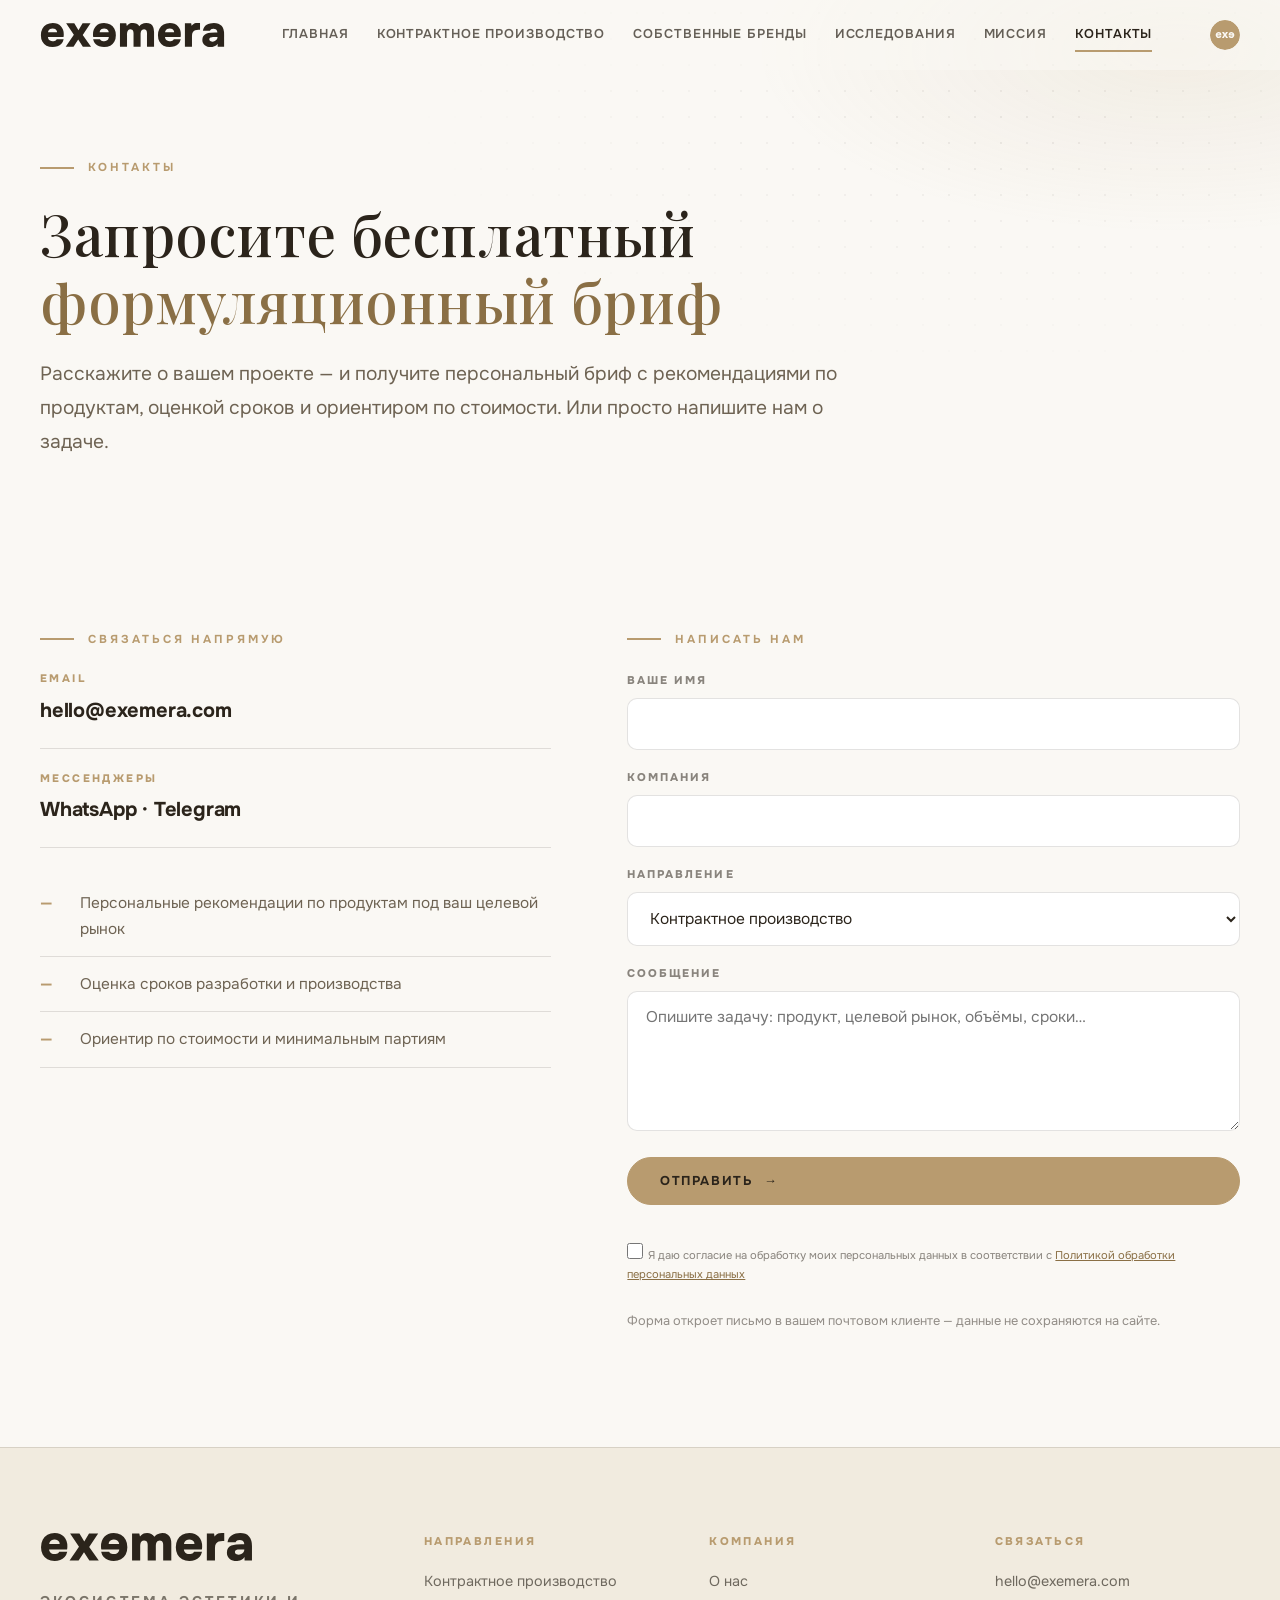
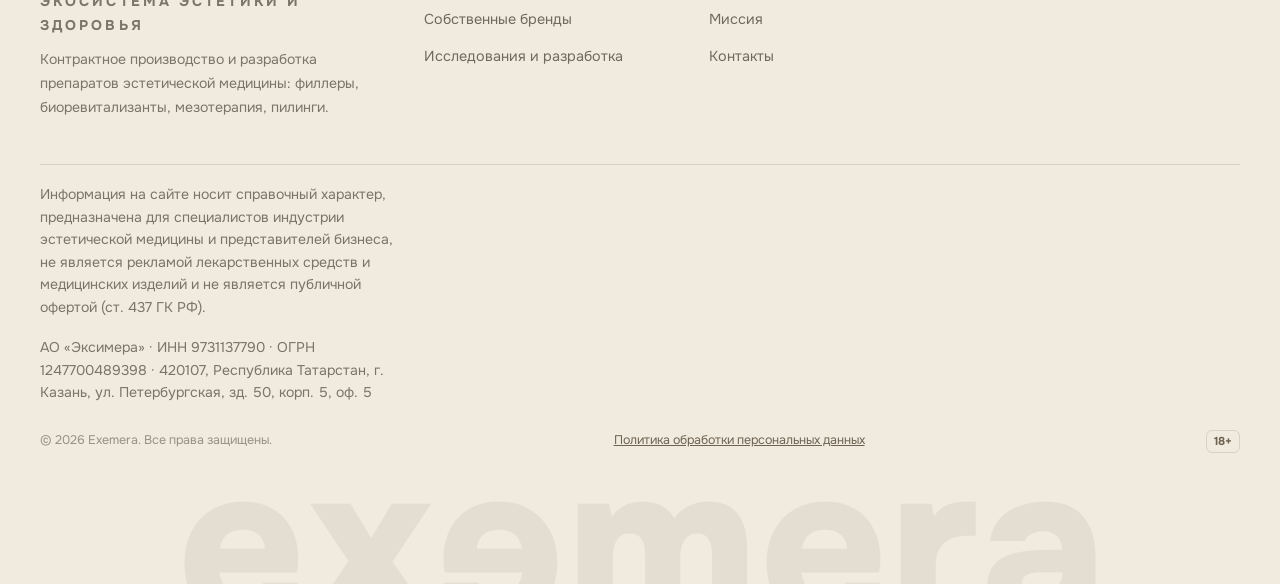
==== commit 414c753a: "Яндекс Метрика 112327224 + согласование CSP и политики Счётчик на девяти страницах. Код вынесен из i" ====
--- a/contacts.html
+++ b/contacts.html
@@ -6,7 +6,7 @@
   <title>Контакты — Exemera</title>
   <meta name="description" content="Свяжитесь с Exemera: контрактное производство, собственные бренды, исследования и разработка препаратов эстетической медицины.">
   <link rel="icon" href="assets/img/exemera-mark.svg" type="image/svg+xml">
-  <meta http-equiv="Content-Security-Policy" content="default-src 'self'; script-src 'self'; style-src 'self' 'unsafe-inline'; img-src 'self' data:; font-src 'self'; media-src 'self'; connect-src 'self'; object-src 'none'; base-uri 'self'; form-action 'self' mailto:">
+  <meta http-equiv="Content-Security-Policy" content="default-src 'self'; script-src 'self' https://mc.yandex.ru https://yastatic.net; style-src 'self' 'unsafe-inline'; img-src 'self' data: https://mc.yandex.ru; font-src 'self'; media-src 'self'; connect-src 'self' https://mc.yandex.ru https://mc.webvisor.com https://mc.webvisor.org wss://mc.yandex.ru wss://mc.webvisor.com; child-src blob: https://mc.yandex.ru; frame-src blob: https://mc.yandex.ru; worker-src blob:; object-src 'none'; base-uri 'self'; form-action 'self' mailto:">
   <meta name="referrer" content="strict-origin-when-cross-origin">
   <link rel="canonical" href="https://exemera.com/contacts.html">
   <meta property="og:type" content="website">
@@ -25,7 +25,11 @@
   <link rel="preload" href="assets/fonts/onest-var-cyrillic.woff2" as="font" type="font/woff2" crossorigin>
   <link rel="preload" href="assets/fonts/onest-var-latin.woff2" as="font" type="font/woff2" crossorigin>
   <link rel="stylesheet" href="assets/fonts/fonts.css?v=e352fc31">
-  <link rel="stylesheet" href="css/style.css?v=9179c3c0">
+  <link rel="stylesheet" href="css/style.css?v=e588b764">
+  <!-- Yandex.Metrika counter 112327224 -->
+  <script src="js/metrika.js?v=a0acff83"></script>
+  <noscript><div><img src="https://mc.yandex.ru/watch/112327224" style="position:absolute; left:-9999px;" alt="" /></div></noscript>
+  <!-- /Yandex.Metrika counter -->
 </head>
 <body>
 
--- a/css/style.css
+++ b/css/style.css
@@ -308,7 +308,12 @@
 /* Одна колонка вместо двух. Ширину ограничиваем у внутреннего блока, а не
    у .wrap — иначе текст прилипает к краю окна и уезжает из сетки с шапкой. */
 .hero--video .hero__in { display: block; }
-.hero--video .hero__in > div { max-width: 660px; }
+/* Ограничиваем ширину у самого текста, а не у блока целиком: строка заголовка
+   и лида остаётся комфортной, а полоса доверия получает всю ширину сетки —
+   иначе четвёртый чип срывается на вторую строку и висит там один. */
+.hero--video .hero__in > div { max-width: none; }
+.hero--video .hero__in h1,
+.hero--video .hero__in .lead { max-width: 660px; }
 /* полоса доверия лежит поверх кадра — стекло, чтобы читалась на любом кадре */
 .hero--video .hero__chips .chip {
   background: rgba(255, 255, 255, 0.72);
@@ -327,7 +332,8 @@
         rgba(250, 248, 244, 0.88) 55%,
         rgba(250, 248, 244, 0.5) 100%);
   }
-  .hero--video .hero__in > div { max-width: none; }
+  .hero--video .hero__in h1,
+  .hero--video .hero__in .lead { max-width: none; }
 }
 
 .hero__in {
@@ -632,7 +638,9 @@
 
 /* ---------- сертификаты ---------- */
 
-.cert-grid { display: grid; grid-template-columns: repeat(3, 1fr); gap: 24px; }
+/* auto-fit вместо жёстких трёх колонок: карточек стало четыре, и на средних
+   экранах они должны складываться 2x2, а не сжиматься в нечитаемую полосу */
+.cert-grid { display: grid; grid-template-columns: repeat(auto-fit, minmax(215px, 1fr)); gap: 24px; }
 .cert {
   background: var(--white);
   border: 1px solid var(--line);
@@ -646,7 +654,18 @@
   font-size: 1.1rem;
   font-weight: 600;
   margin-bottom: 8px;
-}
+  text-wrap: balance; /* заголовок из нескольких слов не рвётся «Мы / готовы» */
+}
+/* карточка с ответом на возражение: вместо золотой черты — значок */
+.cert__icon {
+  display: block;
+  width: 34px; height: 34px;
+  margin: 0 auto 14px;
+  color: var(--accent);
+}
+.cert__icon svg { width: 100%; height: 100%; display: block; }
+.cert--rzn b::before { display: none; }
+
 .cert b::before {
   content: "";
   display: block;
@@ -992,7 +1011,9 @@
   .fact:nth-child(n+3) { border-top: 1px solid var(--line); }
   .steps { grid-template-columns: repeat(2, 1fr); }
   .expo-grid { grid-template-columns: repeat(2, 1fr); }
-  .cert-grid { grid-template-columns: 1fr; }
+  /* карточек четыре: на планшете складываем 2x2, в одну колонку
+     они вытягиваются в неудобную ленту */
+  .cert-grid { grid-template-columns: repeat(2, 1fr); }
 }
 
 @media (max-width: 1200px) {
@@ -1034,6 +1055,8 @@
 }
 
 @media (max-width: 560px) {
+  /* на телефоне четыре карточки в две колонки становятся слишком узкими */
+  .cert-grid { grid-template-columns: 1fr; }
   .steps { grid-template-columns: 1fr; }
   .facts { grid-template-columns: 1fr; }
   .fact + .fact { border-left: 0; border-top: 1px solid var(--line); }
@@ -1278,6 +1301,11 @@
   height: 100%;
   color: var(--accent);
   opacity: 0.16;
+  /* Кольца гаснут к низу экрана: иначе дуги проходят прямо по логотипу и
+     подписи под схемой, и знак читается перечёркнутым. Круги самой схемы
+     логотип не задевают — они заканчиваются выше него. */
+  -webkit-mask-image: linear-gradient(to bottom, #000 58%, rgba(0, 0, 0, 0.3) 72%, transparent 80%);
+  mask-image: linear-gradient(to bottom, #000 58%, rgba(0, 0, 0, 0.3) 72%, transparent 80%);
 }
 .splash__rings-a { animation: splash-drift 26s ease-in-out infinite alternate; transform-origin: 50% 40%; }
 .splash__rings-b { animation: splash-drift 26s ease-in-out infinite alternate-reverse; transform-origin: 50% 90%; }
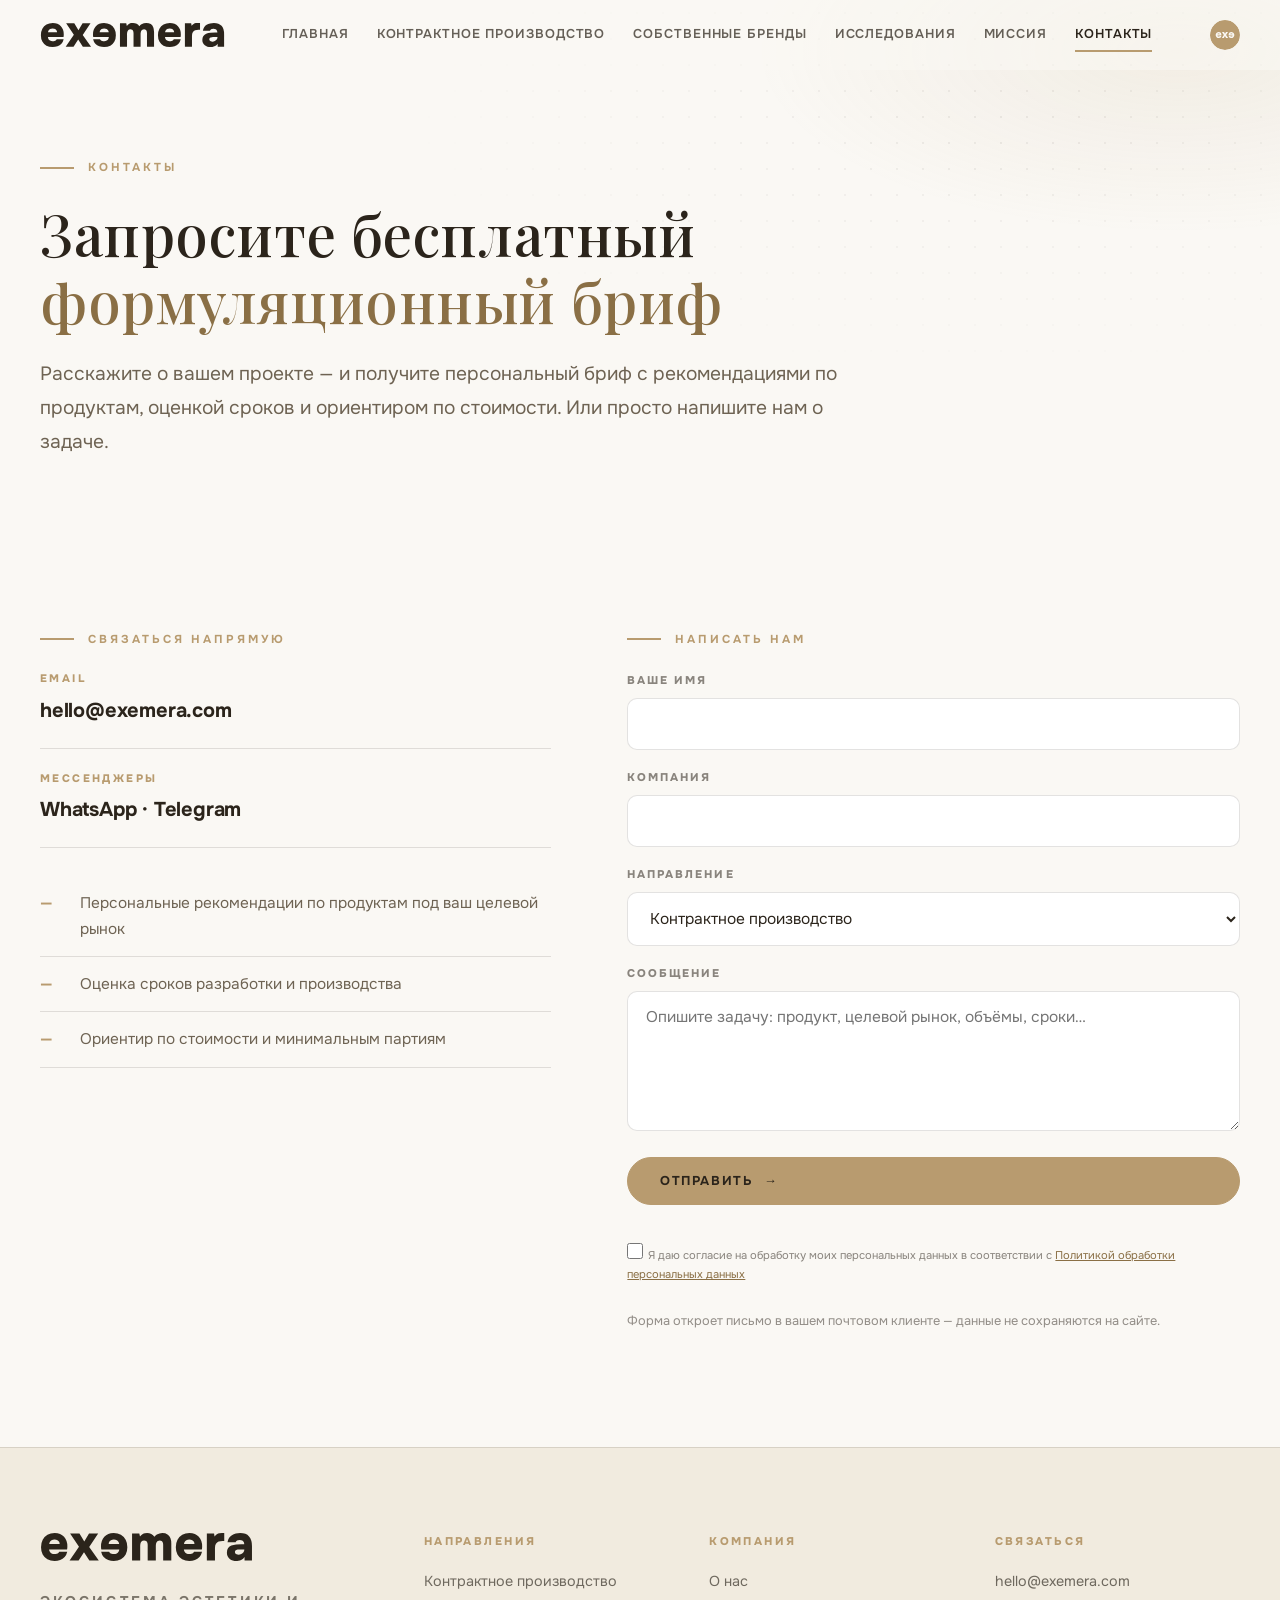
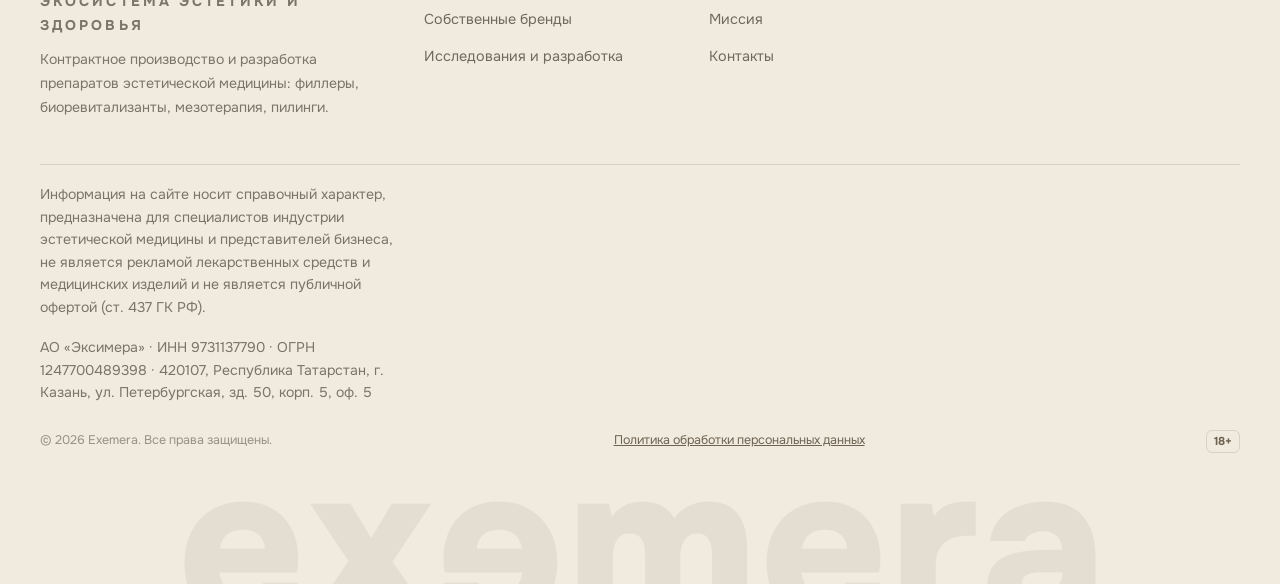
==== commit e5b93d53: "Продукты: «Скоро» — узкая полоса вместо высокого кадра Снимок почти пустой: стена, свет из окна и на" ====
--- a/contacts.html
+++ b/contacts.html
@@ -25,7 +25,7 @@
   <link rel="preload" href="assets/fonts/onest-var-cyrillic.woff2" as="font" type="font/woff2" crossorigin>
   <link rel="preload" href="assets/fonts/onest-var-latin.woff2" as="font" type="font/woff2" crossorigin>
   <link rel="stylesheet" href="assets/fonts/fonts.css?v=e352fc31">
-  <link rel="stylesheet" href="css/style.css?v=e588b764">
+  <link rel="stylesheet" href="css/style.css?v=eb272964">
   <!-- Yandex.Metrika counter 112327224 -->
   <script src="js/metrika.js?v=a0acff83"></script>
   <noscript><div><img src="https://mc.yandex.ru/watch/112327224" style="position:absolute; left:-9999px;" alt="" /></div></noscript>
--- a/css/style.css
+++ b/css/style.css
@@ -481,6 +481,11 @@
 /* --- фото внутри блоков: баннер под заголовком и пара вертикальных кадров --- */
 .section-photo { margin: 0 0 clamp(32px, 4.5vw, 52px); }
 .section-photo.media--banner { aspect-ratio: 21 / 9; }
+/* «Скоро» на странице продуктов: кадр почти пустой — узкая полоса вместо
+   высокого блока, чтобы карточки линеек попадали на экран вместе с ним.
+   object-position держит надпись СКОРО (нижняя треть снимка) внутри кадрирования. */
+.section-photo.media--soon { aspect-ratio: 32 / 9; }
+.section-photo.media--soon img { object-position: center 92%; }
 .photo-duo {
   display: grid; grid-template-columns: 1fr 1fr; gap: 20px;
   margin: 0 0 clamp(32px, 4.5vw, 52px);
@@ -488,6 +493,7 @@
 .photo-duo .media { aspect-ratio: 3 / 4; }
 @media (max-width: 760px) {
   .section-photo.media--banner { aspect-ratio: 4 / 3; }
+  .section-photo.media--soon { aspect-ratio: 16 / 9; }
   .photo-duo { gap: 12px; }
 }
 .media img, .media video {
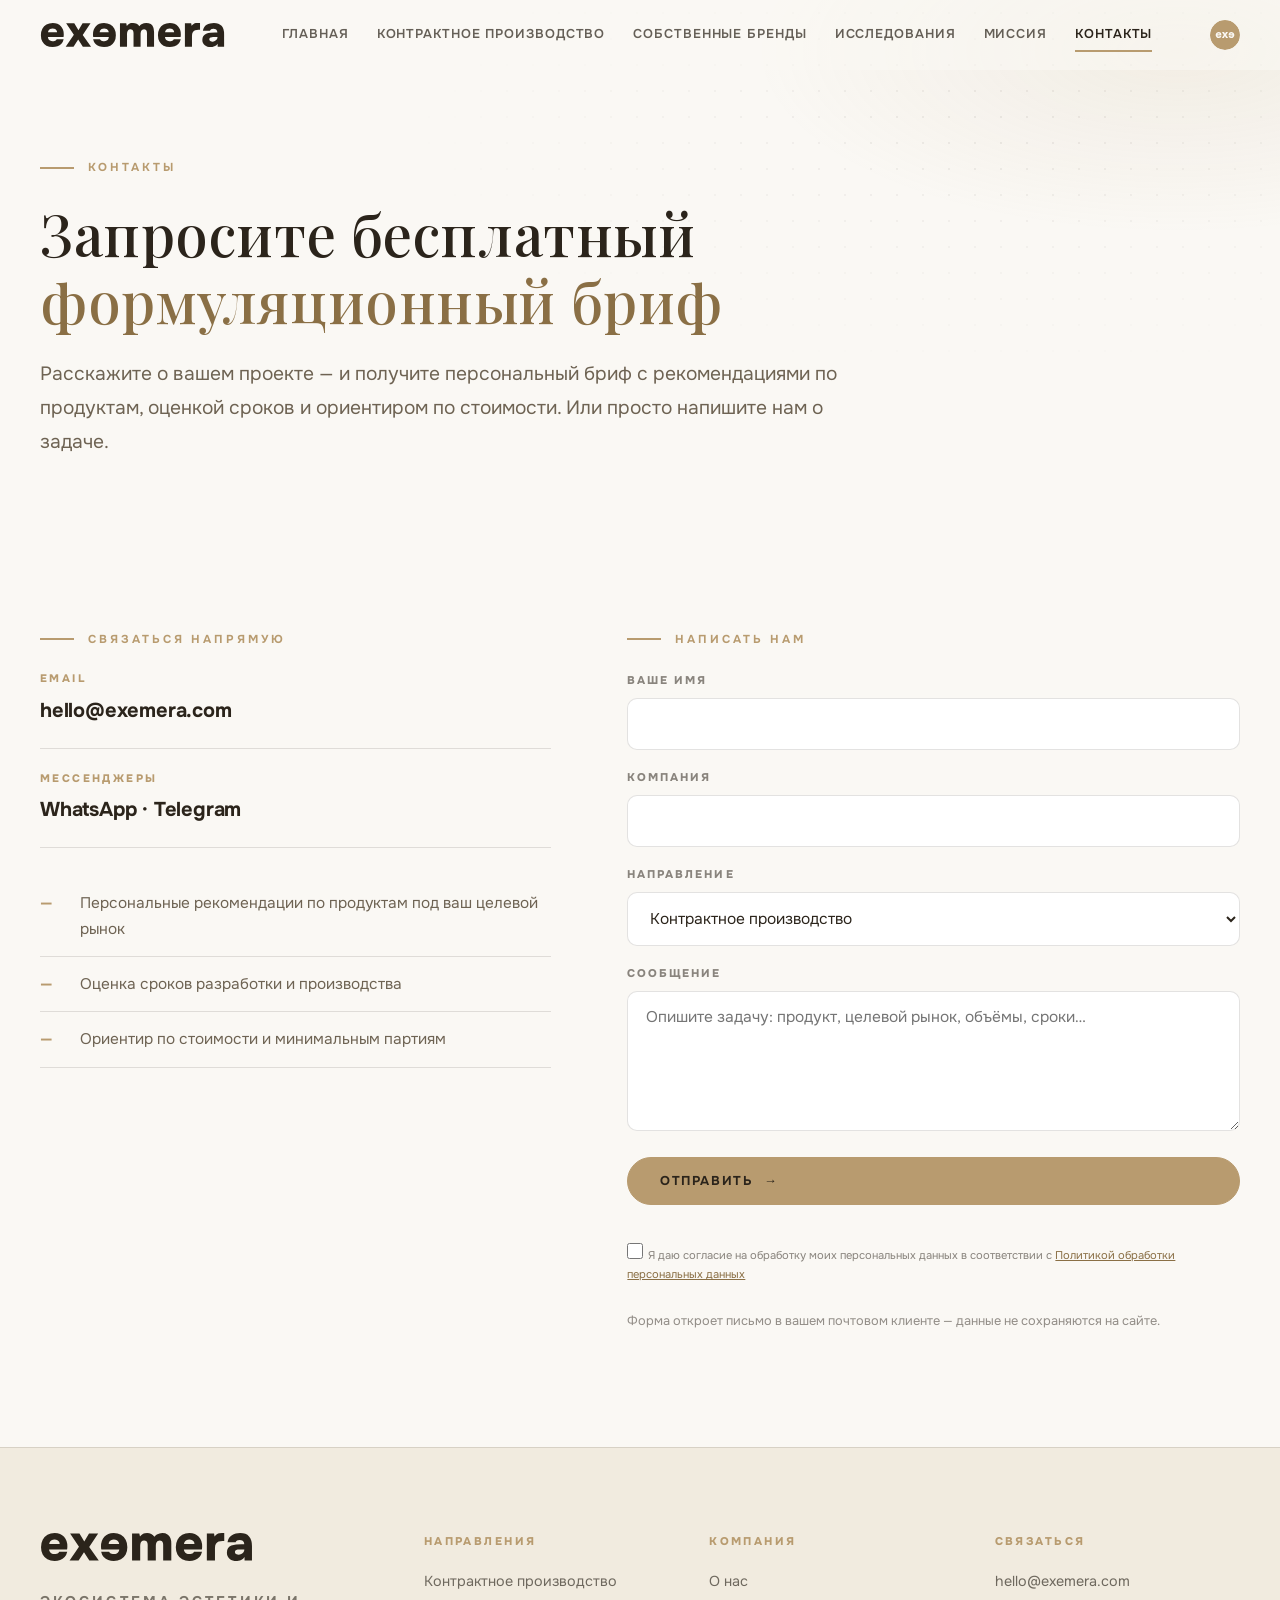
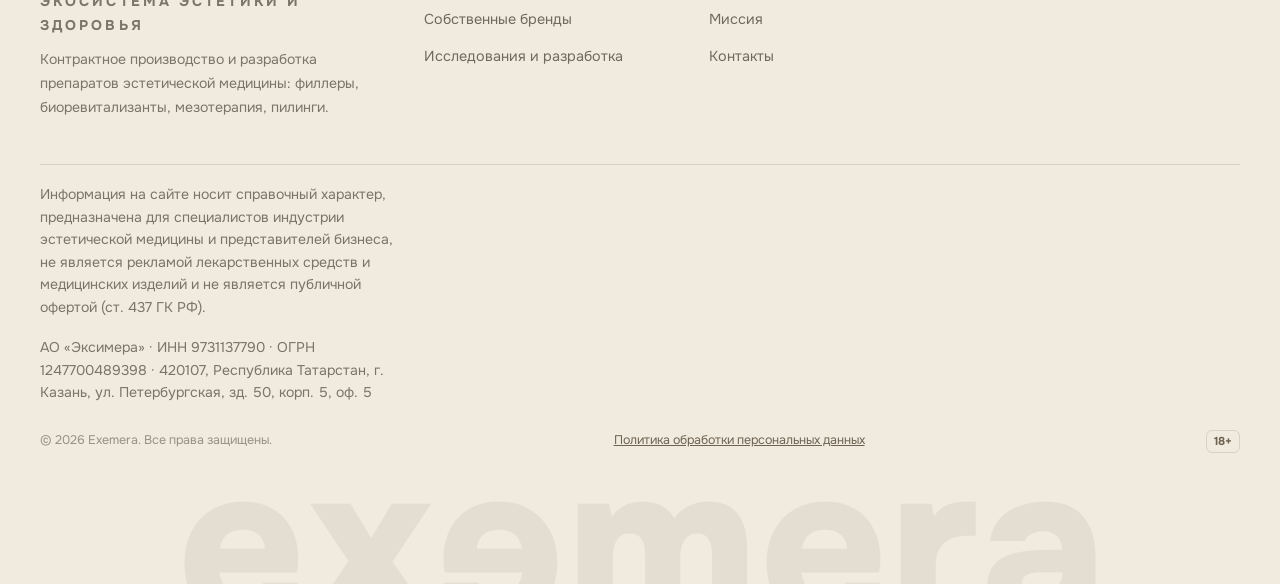
==== commit 15454f74: "Метрика: цели для обращений и альтернативные домены Яндекса в CSP Счётчик до сих пор считал только п" ====
--- a/contacts.html
+++ b/contacts.html
@@ -6,7 +6,7 @@
   <title>Контакты — Exemera</title>
   <meta name="description" content="Свяжитесь с Exemera: контрактное производство, собственные бренды, исследования и разработка препаратов эстетической медицины.">
   <link rel="icon" href="assets/img/exemera-mark.svg" type="image/svg+xml">
-  <meta http-equiv="Content-Security-Policy" content="default-src 'self'; script-src 'self' https://mc.yandex.ru https://yastatic.net; style-src 'self' 'unsafe-inline'; img-src 'self' data: https://mc.yandex.ru; font-src 'self'; media-src 'self'; connect-src 'self' https://mc.yandex.ru https://mc.webvisor.com https://mc.webvisor.org wss://mc.yandex.ru wss://mc.webvisor.com; child-src blob: https://mc.yandex.ru; frame-src blob: https://mc.yandex.ru; worker-src blob:; object-src 'none'; base-uri 'self'; form-action 'self' mailto:">
+  <meta http-equiv="Content-Security-Policy" content="default-src 'self'; script-src 'self' https://mc.yandex.ru https://yastatic.net; style-src 'self' 'unsafe-inline'; img-src 'self' data: https://mc.yandex.ru https://mc.yandex.com https://mc.yandex.md; font-src 'self'; media-src 'self'; connect-src 'self' https://mc.yandex.ru https://mc.webvisor.com https://mc.webvisor.org wss://mc.yandex.ru wss://mc.webvisor.com https://mc.yandex.com https://mc.yandex.md; child-src blob: https://mc.yandex.ru https://mc.yandex.com https://mc.yandex.md; frame-src blob: https://mc.yandex.ru https://mc.yandex.com https://mc.yandex.md; worker-src blob:; object-src 'none'; base-uri 'self'; form-action 'self' mailto:">
   <meta name="referrer" content="strict-origin-when-cross-origin">
   <link rel="canonical" href="https://exemera.com/contacts.html">
   <meta property="og:type" content="website">
@@ -167,6 +167,6 @@
   </div>
 </footer>
 
-<script src="js/main.js?v=a50e9c19"></script>
+<script src="js/main.js?v=eca2ab83"></script>
 </body>
 </html>
--- a/css/style.css
+++ b/css/style.css
@@ -828,6 +828,37 @@
   width: 200px; height: 200px;
   border-radius: 50%;
   background: var(--accent-faint);
+}
+
+/* --- гипотеза: карточка линейки с фотографией на фоне ---
+   Снимок бледный и холодный, текст на нём тонет, поэтому поверх лежит
+   вуаль из бумаги: слева почти плотная под текст, справа открывает шприц.
+   Золотой кружок ::after на фотографии не нужен — он спорит с кадром. */
+.soon-card--photo {
+  background: url("../assets/img/filler-syringe.webp") right center / cover no-repeat, var(--white);
+  border-color: rgba(43, 36, 27, 0.18);
+}
+.soon-card--photo::after { display: none; }
+.soon-card--photo::before {
+  content: "";
+  position: absolute;
+  inset: 0;
+  pointer-events: none;
+  background: linear-gradient(100deg,
+    rgba(250, 248, 244, 0.97) 0%,
+    rgba(250, 248, 244, 0.92) 42%,
+    rgba(250, 248, 244, 0.62) 70%,
+    rgba(250, 248, 244, 0.28) 100%);
+}
+.soon-card--photo > * { position: relative; z-index: 1; }
+@media (max-width: 760px) {
+  /* на узкой карточке кадр уходит в фон целиком, читаемость важнее картинки */
+  .soon-card--photo::before {
+    background: linear-gradient(180deg,
+      rgba(250, 248, 244, 0.96) 0%,
+      rgba(250, 248, 244, 0.9) 60%,
+      rgba(250, 248, 244, 0.62) 100%);
+  }
 }
 .soon-card .badge {
   display: inline-block;
